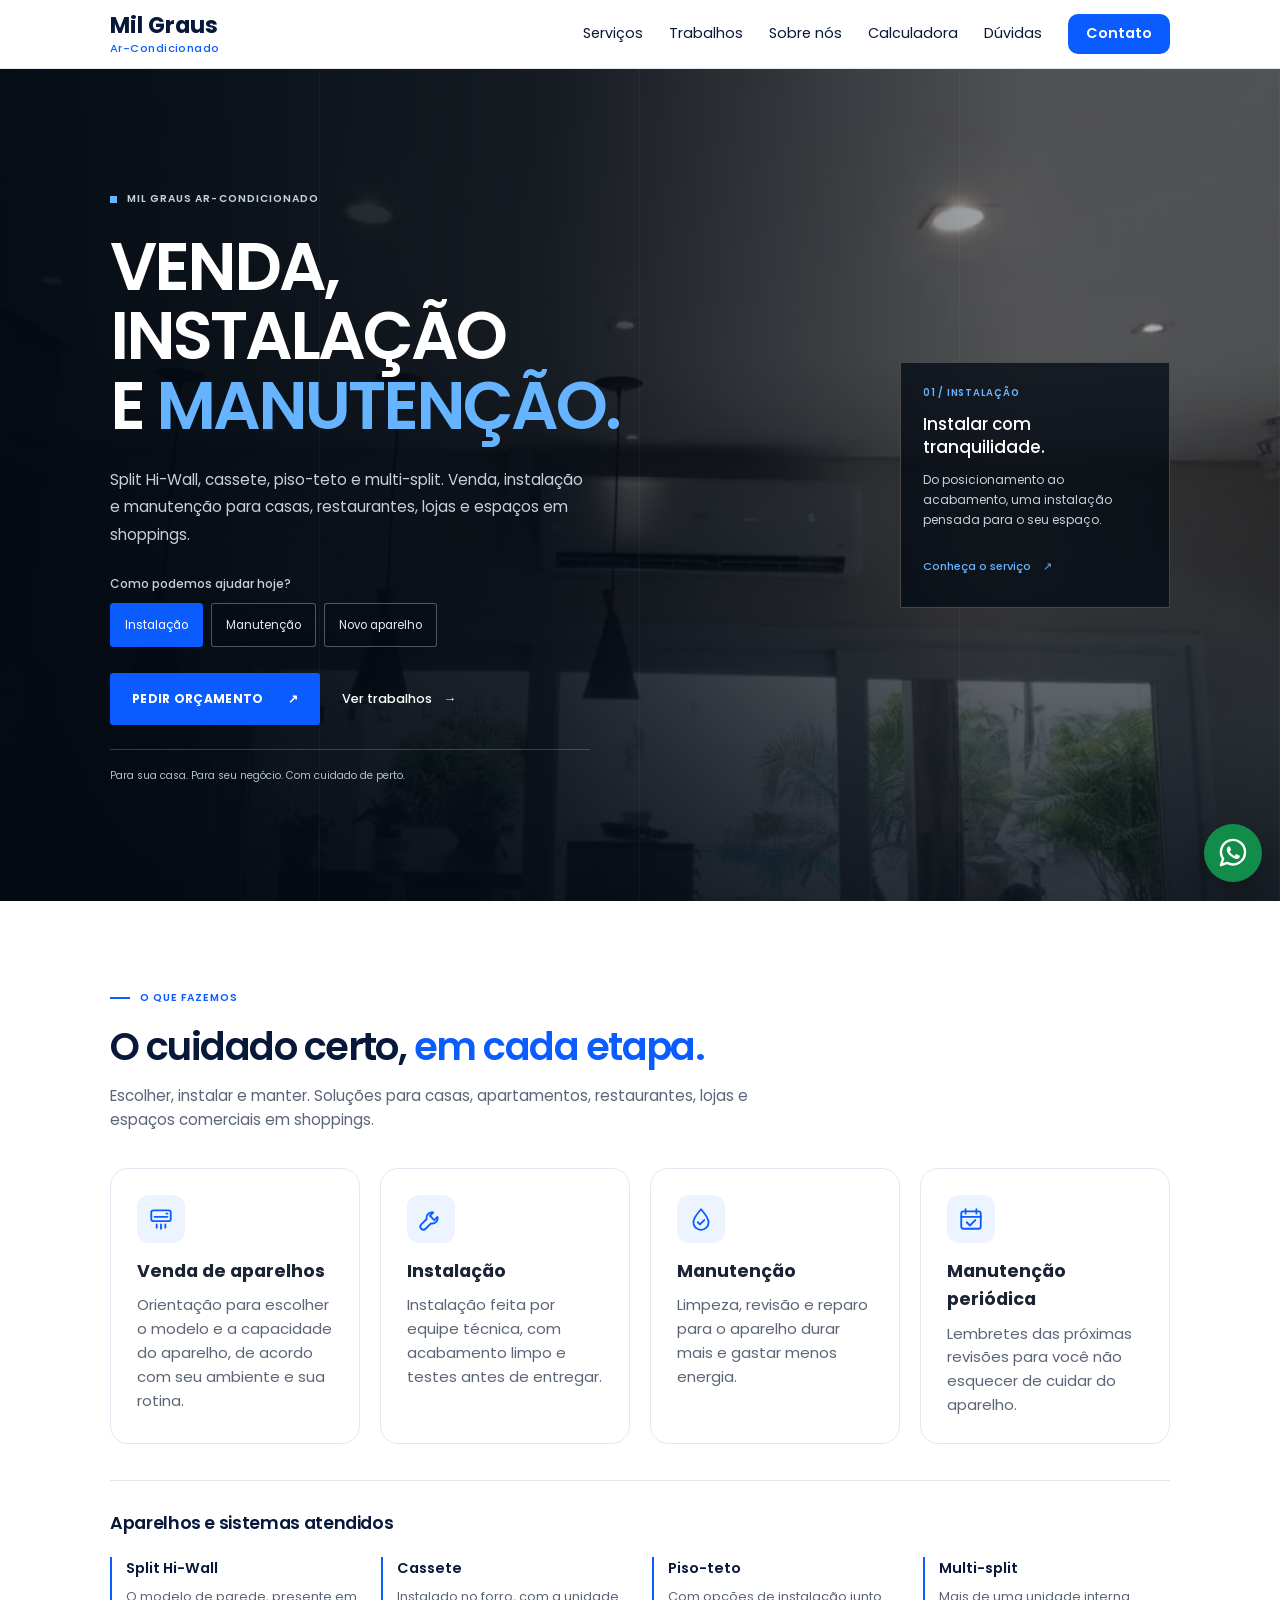
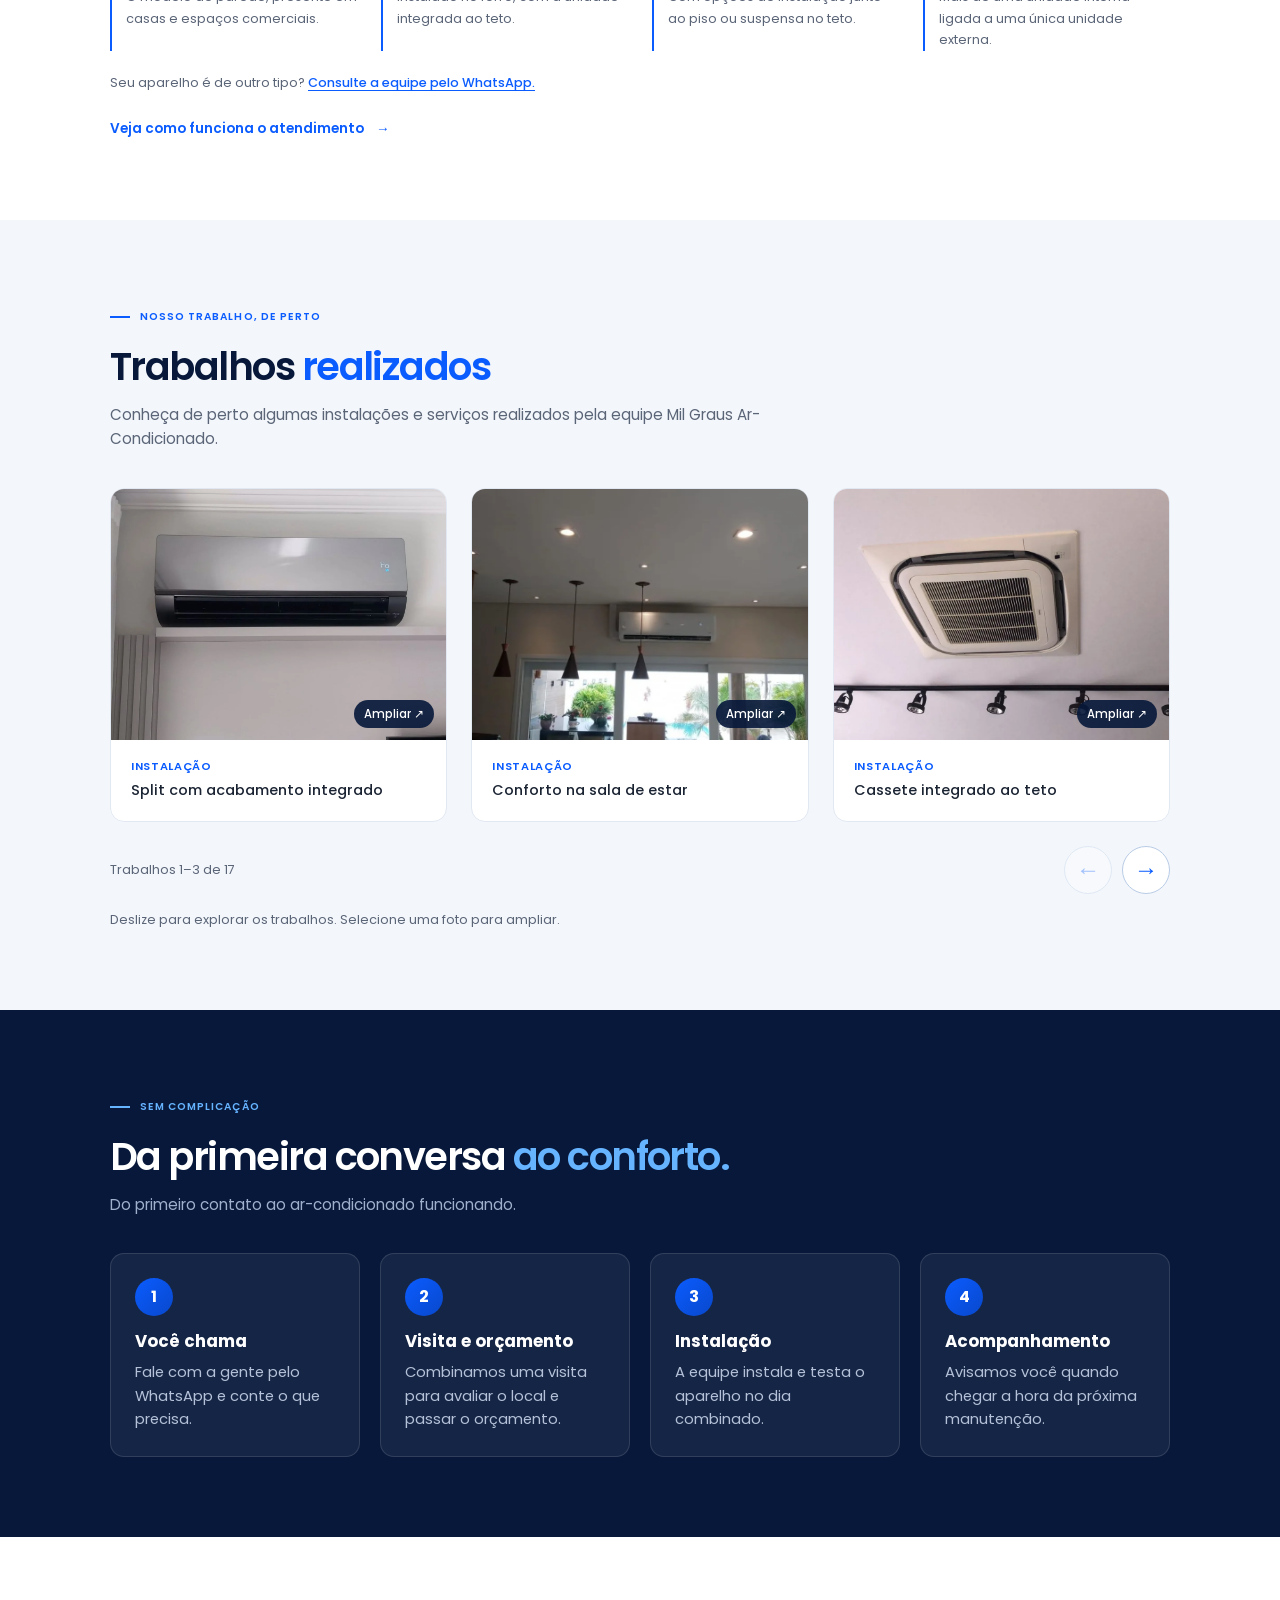
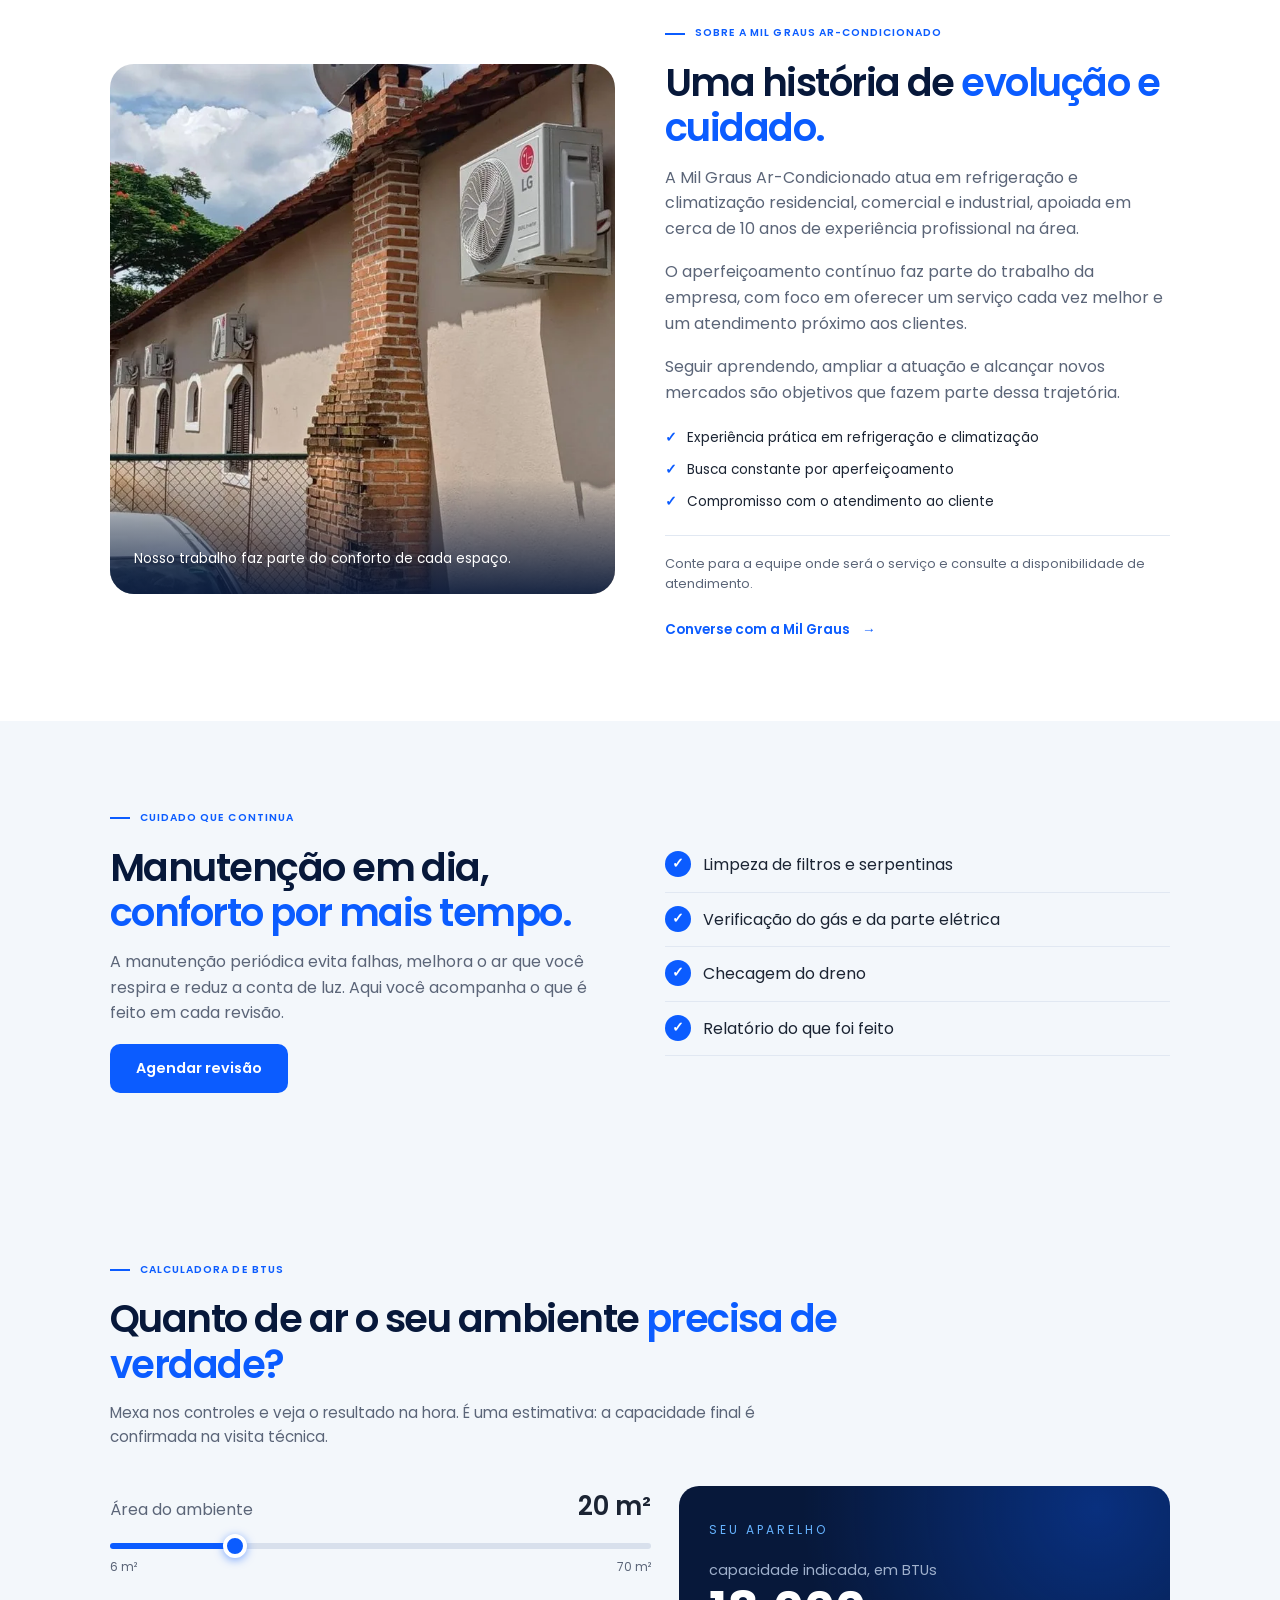
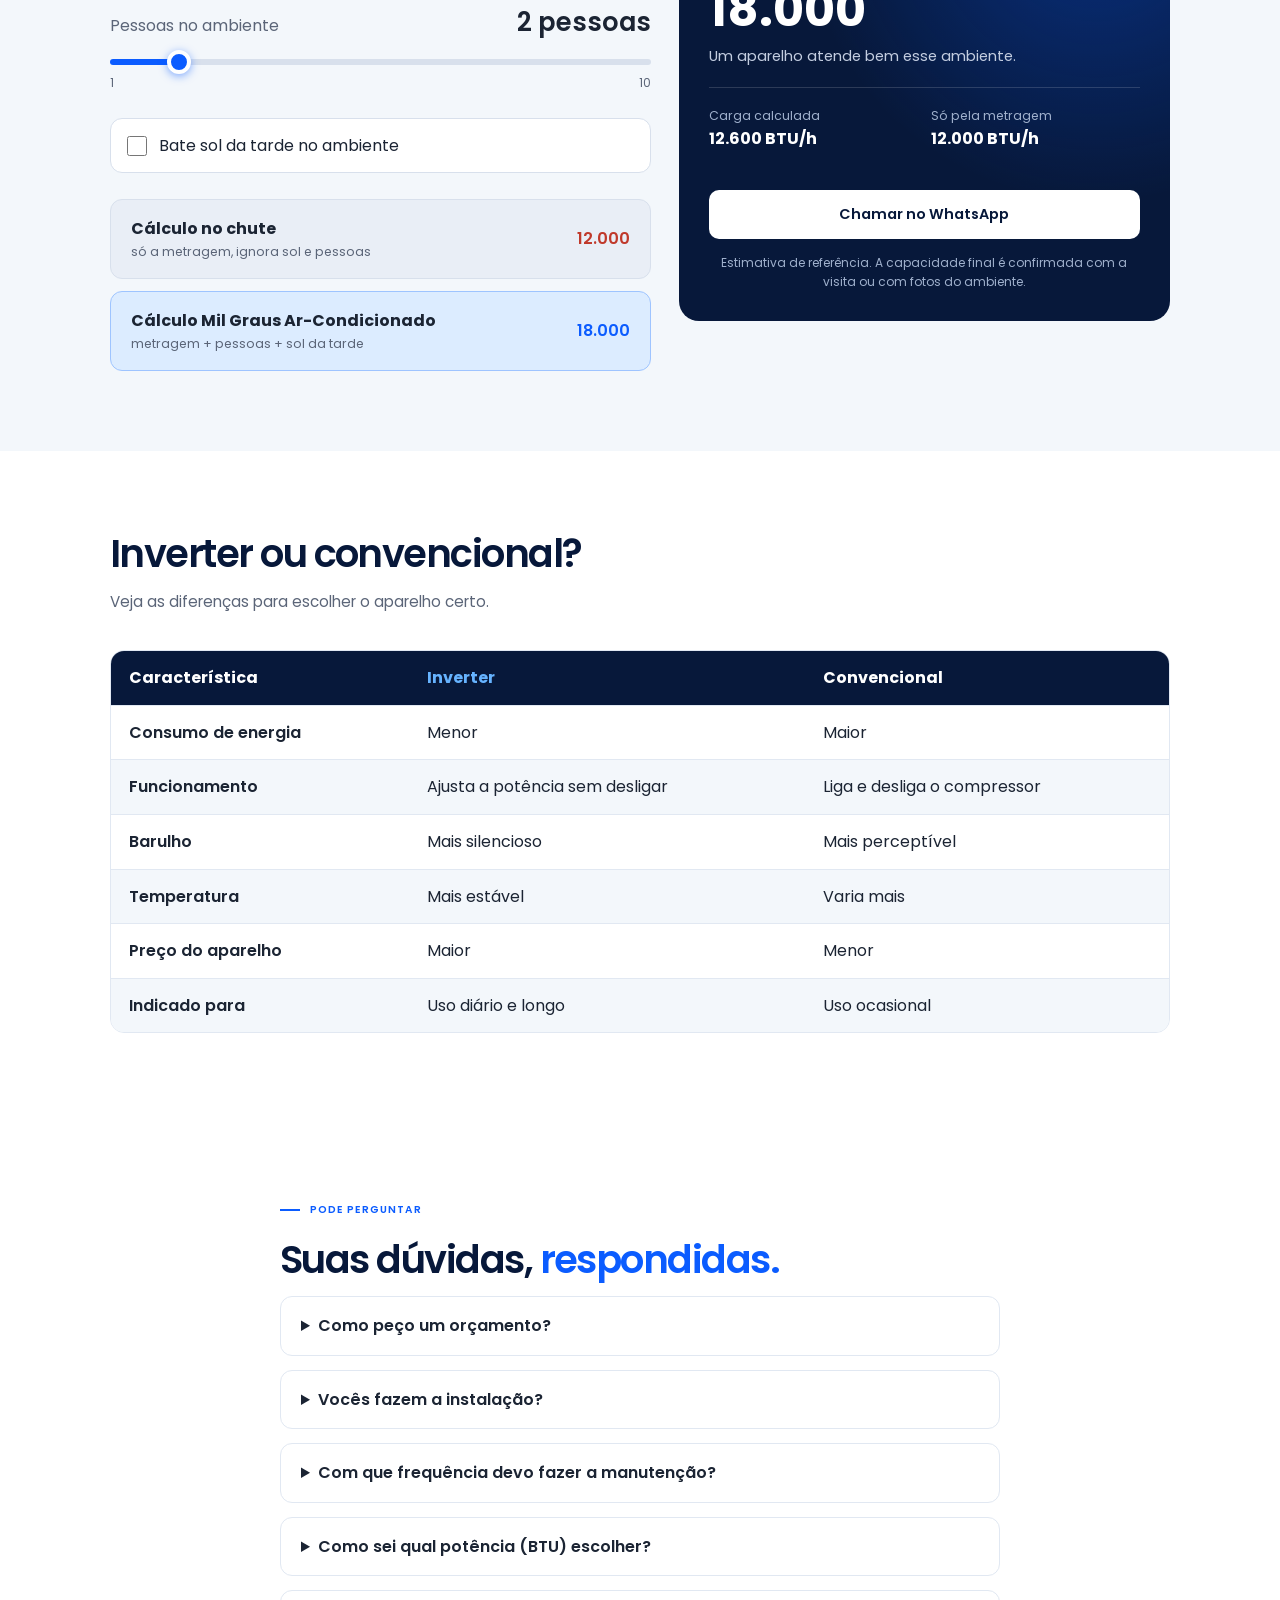
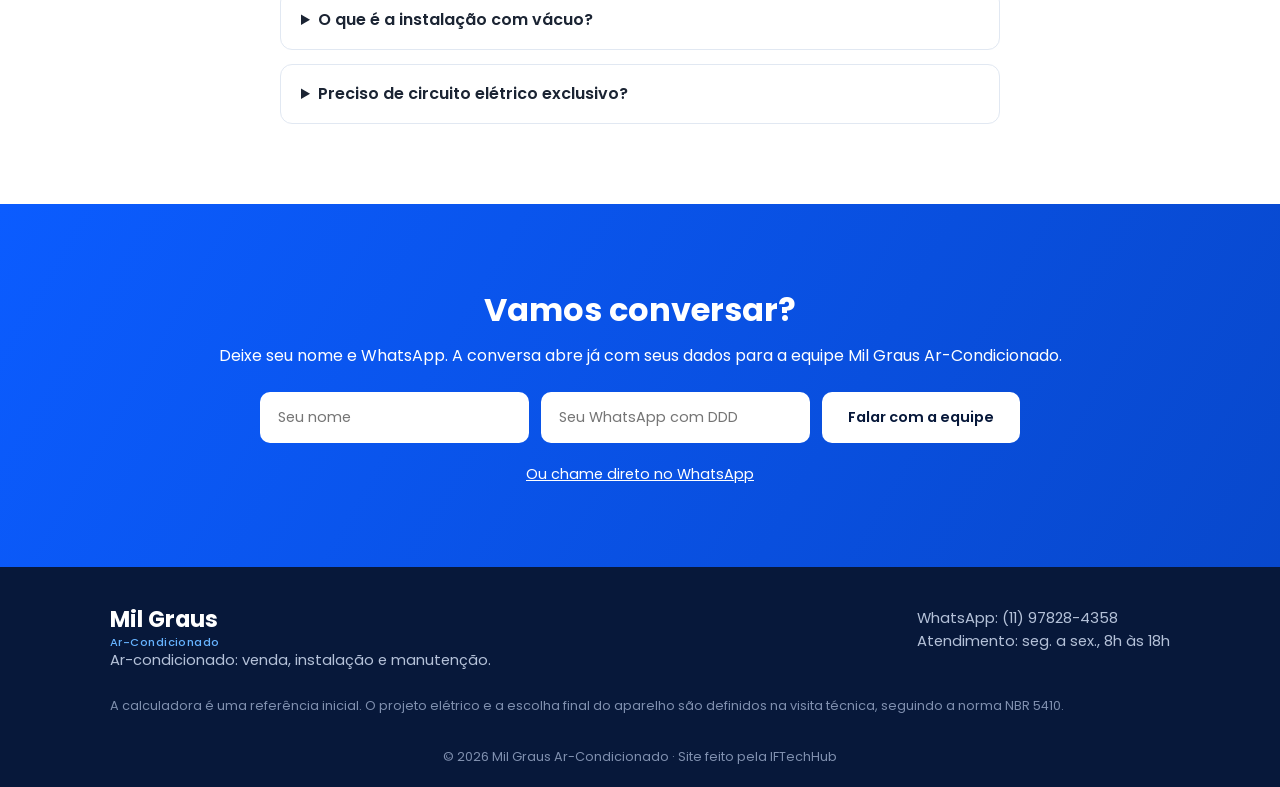
==== index.html @ 5c4bed7d "Atualiza site, galeria de trabalhos e contato da Mil Graus" ====
<!DOCTYPE html>
<html lang="pt-BR">
<head>
    <meta charset="UTF-8">
    <meta name="viewport" content="width=device-width, initial-scale=1.0">
    <meta name="description" content="Mil Graus Ar-Condicionado: venda, instalação e manutenção de aparelhos Hi-Wall, cassete, piso-teto e multi-split para casas, restaurantes, lojas e shoppings.">
    <title>Mil Graus Ar-Condicionado</title>
    <link rel="preconnect" href="https://fonts.googleapis.com">
    <link rel="preconnect" href="https://fonts.gstatic.com" crossorigin>
    <link href="https://fonts.googleapis.com/css2?family=Poppins:wght@400;500;600;700&display=swap" rel="stylesheet">
    <link rel="stylesheet" href="css/style.css">
</head>
<body>

    <!-- Topo com menu -->
    <header class="topo">
        <div class="container topo-conteudo">
            <a href="#inicio" class="logo" aria-label="Mil Graus Ar-Condicionado"><span class="logo-nome">Mil Graus</span><span class="logo-complemento">Ar-Condicionado</span></a>

            <button class="menu-botao" id="menuBotao" aria-label="Abrir menu" aria-expanded="false">
                <span></span><span></span><span></span>
            </button>

            <nav class="menu" id="menu">
                <a href="#servicos">Serviços</a>
                <a href="#galeria">Trabalhos</a>
                <a href="#sobre">Sobre nós</a>
                <a href="#calculadora">Calculadora</a>
                <a href="#duvidas">Dúvidas</a>
                <a href="#contato" class="botao botao-pequeno">Contato</a>
            </nav>
        </div>

    </header>

    <main>

        <!-- inicio -->
        <section class="hero" id="inicio" aria-labelledby="tituloHero">
            <div class="container hero-conteudo">
                <div class="hero-texto">
                    <span class="etiqueta etiqueta-azul">Mil Graus Ar-Condicionado</span>
                    <h1 id="tituloHero"><span>Venda,</span> <span>instalação</span> <span>e <em>manutenção.</em></span></h1>
                    <p class="hero-descricao">Split Hi-Wall, cassete, piso-teto e multi-split. Venda, instalação e manutenção para casas, restaurantes, lojas e espaços em shoppings.</p>
                    <div class="hero-escolhas" id="heroSeletor" hidden>
                        <p id="heroPergunta">Como podemos ajudar hoje?</p>
                        <div class="hero-opcoes" role="group" aria-labelledby="heroPergunta">
                            <button type="button" data-hero-servico="instalacao" aria-pressed="true" aria-controls="heroDetalhes">Instalação</button>
                            <button type="button" data-hero-servico="manutencao" aria-pressed="false" aria-controls="heroDetalhes">Manutenção</button>
                            <button type="button" data-hero-servico="aparelho" aria-pressed="false" aria-controls="heroDetalhes">Novo aparelho</button>
                        </div>
                    </div>
                    <div class="hero-botoes">
                        <a href="#" class="botao hero-orcamento link-whatsapp">Pedir orçamento <span aria-hidden="true">↗</span></a>
                        <a href="#galeria" class="hero-link">Ver trabalhos <span aria-hidden="true">→</span></a>
                    </div>
                    <p class="hero-nota">Para sua casa. Para seu negócio. Com cuidado de perto.</p>
                </div>

                <div class="hero-visual">
                    <figure class="hero-vitrine">
                        <div class="hero-foto">
                            <img id="heroFoto" src="img/trabalhos/split-sala-estar.webp" alt="Split instalado pela Mil Graus em sala de estar com portas de vidro" width="1000" height="563" fetchpriority="high" decoding="async">
                            <span class="hero-registro">Um dos nossos trabalhos</span>
                        </div>
                        <figcaption id="heroDetalhes" aria-live="polite" aria-atomic="true">
                            <span class="hero-servico-indice" id="heroIndice">01 / Instalação</span>
                            <h2 id="heroServicoTitulo">Instalar com tranquilidade.</h2>
                            <p id="heroServicoTexto">Do posicionamento ao acabamento, uma instalação pensada para o seu espaço.</p>
                            <a id="heroServicoLink" href="#servico-instalacao">Conheça o serviço <span aria-hidden="true">↗</span></a>
                        </figcaption>
                    </figure>
                    <span class="hero-assinatura" aria-hidden="true">Cuidado que faz a diferença.</span>
                </div>
            </div>
        </section>

        <!-- servicos -->
        <section class="secao" id="servicos">
            <div class="container">
                <span class="etiqueta etiqueta-azul">O que fazemos</span>
                <h2 class="titulo-secao">O cuidado certo, <em>em cada etapa.</em></h2>
                <p class="subtitulo-secao">Escolher, instalar e manter. Soluções para casas, apartamentos, restaurantes, lojas e espaços comerciais em shoppings.</p>

                <div class="grade">
                    <article class="cartao" id="servico-venda">
                        <div class="icone" aria-hidden="true"><svg viewBox="0 0 24 24" fill="none" stroke="currentColor" stroke-width="1.7" stroke-linecap="round" stroke-linejoin="round"><rect x="3" y="4" width="18" height="10" rx="2"/><path d="M6 10h12M8 17v3m4-3v4m4-4v3M17 7h1"/></svg></div>
                        <h3>Venda de aparelhos</h3>
                        <p>Orientação para escolher o modelo e a capacidade do aparelho, de acordo com seu ambiente e sua rotina.</p>
                    </article>
                    <article class="cartao" id="servico-instalacao">
                        <div class="icone" aria-hidden="true"><svg viewBox="0 0 24 24" fill="none" stroke="currentColor" stroke-width="1.7" stroke-linecap="round" stroke-linejoin="round"><path d="M14 6a5 5 0 0 0-6 6L3 17a2.8 2.8 0 0 0 4 4l5-5a5 5 0 0 0 6-6l-3 3-4-4 3-3Z"/></svg></div>
                        <h3>Instalação</h3>
                        <p>Instalação feita por equipe técnica, com acabamento limpo e testes antes de entregar.</p>
                    </article>
                    <article class="cartao" id="servico-manutencao">
                        <div class="icone" aria-hidden="true"><svg viewBox="0 0 24 24" fill="none" stroke="currentColor" stroke-width="1.7" stroke-linecap="round" stroke-linejoin="round"><path d="M12 3s-7 8-7 12a7 7 0 0 0 14 0c0-4-7-12-7-12Z"/><path d="m9 15 2 2 4-4"/></svg></div>
                        <h3>Manutenção</h3>
                        <p>Limpeza, revisão e reparo para o aparelho durar mais e gastar menos energia.</p>
                    </article>
                    <article class="cartao" id="servico-revisao">
                        <div class="icone" aria-hidden="true"><svg viewBox="0 0 24 24" fill="none" stroke="currentColor" stroke-width="1.7" stroke-linecap="round" stroke-linejoin="round"><rect x="3" y="5" width="18" height="16" rx="2"/><path d="M7 3v4m10-4v4M3 10h18m-13 5 3 3 5-5"/></svg></div>
                        <h3>Manutenção periódica</h3>
                        <p>Lembretes das próximas revisões para você não esquecer de cuidar do aparelho.</p>
                    </article>
                </div>
                <div class="equipamentos">
                    <h3 id="tituloEquipamentos">Aparelhos e sistemas atendidos</h3>
                    <dl class="equipamentos-lista">
                        <div><dt>Split Hi-Wall</dt><dd>O modelo de parede, presente em casas e espaços comerciais.</dd></div>
                        <div><dt>Cassete</dt><dd>Instalado no forro, com a unidade integrada ao teto.</dd></div>
                        <div><dt>Piso-teto</dt><dd>Com opções de instalação junto ao piso ou suspensa no teto.</dd></div>
                        <div><dt>Multi-split</dt><dd>Mais de uma unidade interna ligada a uma única unidade externa.</dd></div>
                    </dl>
                    <p class="equipamentos-consulta">Seu aparelho é de outro tipo? <a href="https://wa.me/5511978284358" class="link-whatsapp">Consulte a equipe pelo WhatsApp.</a></p>
                </div>
                <a href="#como-funciona" class="link-detalhe">Veja como funciona o atendimento <span aria-hidden="true">→</span></a>
            </div>
        </section>

        <!-- galeria -->
        <section class="secao secao-clara" id="galeria" aria-labelledby="tituloGaleria">
            <div class="container">
                <span class="etiqueta etiqueta-azul">Nosso trabalho, de perto</span>
                <h2 class="titulo-secao" id="tituloGaleria">Trabalhos <em>realizados</em></h2>
                <p class="subtitulo-secao">Conheça de perto algumas instalações e serviços realizados pela equipe Mil Graus Ar-Condicionado.</p>

                <div class="galeria-carrossel" role="region" aria-roledescription="carrossel" aria-label="Trabalhos realizados">
                    <div class="galeria" id="galeriaTrabalhos" tabindex="0" aria-label="Fotos dos trabalhos. Use as setas do teclado para navegar.">
                        <figure class="galeria-cartao">
                            <a class="galeria-link" href="img/trabalhos/split-lg-prata.webp" target="_blank" rel="noopener" aria-label="Ampliar foto: Split com acabamento integrado">
                                <img src="img/trabalhos/split-lg-prata.webp" alt="Ar-condicionado LG prata instalado acima do painel e da cortina" width="1280" height="960" loading="lazy" decoding="async">
                                <span class="galeria-ampliar" aria-hidden="true">Ampliar ↗</span>
                            </a>
                            <figcaption><span class="galeria-categoria">Instalação</span><span class="galeria-legenda">Split com acabamento integrado</span></figcaption>
                        </figure>
                        <figure class="galeria-cartao">
                            <a class="galeria-link" href="img/trabalhos/split-sala-estar.webp" target="_blank" rel="noopener" aria-label="Ampliar foto: Conforto na sala de estar">
                                <img src="img/trabalhos/split-sala-estar.webp" alt="Split instalado em sala de estar com iluminação embutida e portas de vidro" width="1000" height="563" loading="lazy" decoding="async">
                                <span class="galeria-ampliar" aria-hidden="true">Ampliar ↗</span>
                            </a>
                            <figcaption><span class="galeria-categoria">Instalação</span><span class="galeria-legenda">Conforto na sala de estar</span></figcaption>
                        </figure>
                        <figure class="galeria-cartao">
                            <a class="galeria-link" href="img/trabalhos/cassete-teto.webp" target="_blank" rel="noopener" aria-label="Ampliar foto: Cassete integrado ao teto">
                                <img src="img/trabalhos/cassete-teto.webp" alt="Ar-condicionado tipo cassete instalado em teto branco junto à iluminação" width="1280" height="720" loading="lazy" decoding="async">
                                <span class="galeria-ampliar" aria-hidden="true">Ampliar ↗</span>
                            </a>
                            <figcaption><span class="galeria-categoria">Instalação</span><span class="galeria-legenda">Cassete integrado ao teto</span></figcaption>
                        </figure>
                        <figure class="galeria-cartao">
                            <a class="galeria-link" href="img/trabalhos/split-parede-decorada.webp" target="_blank" rel="noopener" aria-label="Ampliar foto: Split em parede decorada">
                                <img src="img/trabalhos/split-parede-decorada.webp" alt="Ar-condicionado LG branco instalado sobre parede com revestimento estampado" width="1280" height="960" loading="lazy" decoding="async">
                                <span class="galeria-ampliar" aria-hidden="true">Ampliar ↗</span>
                            </a>
                            <figcaption><span class="galeria-categoria">Instalação</span><span class="galeria-legenda">Split em parede decorada</span></figcaption>
                        </figure>
                        <figure class="galeria-cartao">
                            <a class="galeria-link" href="img/trabalhos/split-preto.webp" target="_blank" rel="noopener" aria-label="Ampliar foto: Split preto em destaque">
                                <img src="img/trabalhos/split-preto.webp" alt="Split preto instalado em parede branca" width="1280" height="960" loading="lazy" decoding="async">
                                <span class="galeria-ampliar" aria-hidden="true">Ampliar ↗</span>
                            </a>
                            <figcaption><span class="galeria-categoria">Instalação</span><span class="galeria-legenda">Split preto em destaque</span></figcaption>
                        </figure>
                        <figure class="galeria-cartao">
                            <a class="galeria-link" href="img/trabalhos/split-midea-cinza.webp" target="_blank" rel="noopener" aria-label="Ampliar foto: Split Midea cinza">
                                <img src="img/trabalhos/split-midea-cinza.webp" alt="Ar-condicionado Midea cinza instalado próximo ao teto" width="1040" height="780" loading="lazy" decoding="async">
                                <span class="galeria-ampliar" aria-hidden="true">Ampliar ↗</span>
                            </a>
                            <figcaption><span class="galeria-categoria">Instalação</span><span class="galeria-legenda">Split Midea cinza</span></figcaption>
                        </figure>
                        <figure class="galeria-cartao">
                            <a class="galeria-link" href="img/trabalhos/split-porta-vidro.webp" target="_blank" rel="noopener" aria-label="Ampliar foto: Split acima da porta de vidro">
                                <img src="img/trabalhos/split-porta-vidro.webp" alt="Split branco instalado em parede clara acima de porta de vidro" width="1280" height="720" loading="lazy" decoding="async">
                                <span class="galeria-ampliar" aria-hidden="true">Ampliar ↗</span>
                            </a>
                            <figcaption><span class="galeria-categoria">Instalação</span><span class="galeria-legenda">Split acima da porta de vidro</span></figcaption>
                        </figure>
                        <figure class="galeria-cartao">
                            <a class="galeria-link" href="img/trabalhos/cassete-ambiente-comercial.webp" target="_blank" rel="noopener" aria-label="Ampliar foto: Cassete em ambiente comercial">
                                <img src="img/trabalhos/cassete-ambiente-comercial.webp" alt="Ar-condicionado cassete embutido no teto de um ambiente comercial" width="904" height="1280" loading="lazy" decoding="async">
                                <span class="galeria-ampliar" aria-hidden="true">Ampliar ↗</span>
                            </a>
                            <figcaption><span class="galeria-categoria">Instalação</span><span class="galeria-legenda">Cassete em ambiente comercial</span></figcaption>
                        </figure>
                        <figure class="galeria-cartao">
                            <a class="galeria-link" href="img/trabalhos/piso-teto.webp" target="_blank" rel="noopener" aria-label="Ampliar foto: Aparelho do tipo piso-teto">
                                <img src="img/trabalhos/piso-teto.webp" alt="Ar-condicionado piso-teto instalado sob forro de madeira em ambiente azulejado" width="1280" height="720" loading="lazy" decoding="async">
                                <span class="galeria-ampliar" aria-hidden="true">Ampliar ↗</span>
                            </a>
                            <figcaption><span class="galeria-categoria">Instalação</span><span class="galeria-legenda">Aparelho do tipo piso-teto</span></figcaption>
                        </figure>
                        <figure class="galeria-cartao">
                            <a class="galeria-link" href="img/trabalhos/cassete-forro-escuro.webp" target="_blank" rel="noopener" aria-label="Ampliar foto: Cassete em forro escuro">
                                <img src="img/trabalhos/cassete-forro-escuro.webp" alt="Ar-condicionado cassete preto integrado ao teto escuro com iluminação linear" width="1280" height="960" loading="lazy" decoding="async">
                                <span class="galeria-ampliar" aria-hidden="true">Ampliar ↗</span>
                            </a>
                            <figcaption><span class="galeria-categoria">Instalação</span><span class="galeria-legenda">Cassete em forro escuro</span></figcaption>
                        </figure>
                        <figure class="galeria-cartao">
                            <a class="galeria-link" href="img/trabalhos/condensadora-varanda.webp" target="_blank" rel="noopener" aria-label="Ampliar foto: Instalação na varanda">
                                <img src="img/trabalhos/condensadora-varanda.webp" alt="Unidade externa posicionada junto à parede de uma varanda" width="780" height="1040" loading="lazy" decoding="async">
                                <span class="galeria-ampliar" aria-hidden="true">Ampliar ↗</span>
                            </a>
                            <figcaption><span class="galeria-categoria">Unidades externas</span><span class="galeria-legenda">Instalação na varanda</span></figcaption>
                        </figure>
                        <figure class="galeria-cartao">
                            <a class="galeria-link" href="img/trabalhos/condensadora-daikin.webp" target="_blank" rel="noopener" aria-label="Ampliar foto: Condensadora Daikin">
                                <img src="img/trabalhos/condensadora-daikin.webp" alt="Condensadora Daikin de dois ventiladores instalada na área externa" width="960" height="1280" loading="lazy" decoding="async">
                                <span class="galeria-ampliar" aria-hidden="true">Ampliar ↗</span>
                            </a>
                            <figcaption><span class="galeria-categoria">Unidades externas</span><span class="galeria-legenda">Condensadora Daikin</span></figcaption>
                        </figure>
                        <figure class="galeria-cartao">
                            <a class="galeria-link" href="img/trabalhos/condensadoras-casa-campo.webp" target="_blank" rel="noopener" aria-label="Ampliar foto: Climatização em casa de campo">
                                <img src="img/trabalhos/condensadoras-casa-campo.webp" alt="Quatro unidades externas instaladas lado a lado sobre telhado junto a um jardim" width="1280" height="960" loading="lazy" decoding="async">
                                <span class="galeria-ampliar" aria-hidden="true">Ampliar ↗</span>
                            </a>
                            <figcaption><span class="galeria-categoria">Unidades externas</span><span class="galeria-legenda">Climatização em casa de campo</span></figcaption>
                        </figure>
                        <figure class="galeria-cartao">
                            <a class="galeria-link" href="img/trabalhos/split-parede-amarela.webp" target="_blank" rel="noopener" aria-label="Ampliar foto: Split em parede colorida">
                                <img src="img/trabalhos/split-parede-amarela.webp" alt="Split branco instalado próximo ao teto em parede amarela" width="1280" height="960" loading="lazy" decoding="async">
                                <span class="galeria-ampliar" aria-hidden="true">Ampliar ↗</span>
                            </a>
                            <figcaption><span class="galeria-categoria">Instalação</span><span class="galeria-legenda">Split em parede colorida</span></figcaption>
                        </figure>
                        <figure class="galeria-cartao">
                            <a class="galeria-link" href="img/trabalhos/climatizacao-embutida.webp" target="_blank" rel="noopener" aria-label="Ampliar foto: Climatização embutida">
                                <img src="img/trabalhos/climatizacao-embutida.webp" alt="Saída de ar linear embutida em teto branco com iluminação de spots" width="750" height="1000" loading="lazy" decoding="async">
                                <span class="galeria-ampliar" aria-hidden="true">Ampliar ↗</span>
                            </a>
                            <figcaption><span class="galeria-categoria">Instalação</span><span class="galeria-legenda">Climatização embutida</span></figcaption>
                        </figure>
                        <figure class="galeria-cartao">
                            <a class="galeria-link" href="img/trabalhos/condensadoras-fachada.webp" target="_blank" rel="noopener" aria-label="Ampliar foto: Condensadoras na fachada">
                                <img src="img/trabalhos/condensadoras-fachada.webp" alt="Condensadoras LG montadas em suportes na fachada de uma casa" width="1000" height="750" loading="lazy" decoding="async">
                                <span class="galeria-ampliar" aria-hidden="true">Ampliar ↗</span>
                            </a>
                            <figcaption><span class="galeria-categoria">Unidades externas</span><span class="galeria-legenda">Condensadoras na fachada</span></figcaption>
                        </figure>
                        <figure class="galeria-cartao">
                            <a class="galeria-link" href="img/trabalhos/manutencao-unidade-interna.webp" target="_blank" rel="noopener" aria-label="Ampliar foto: Cuidado com a unidade interna">
                                <img src="img/trabalhos/manutencao-unidade-interna.webp" alt="Unidade interna de ar-condicionado aberta para manutenção acima de uma janela" width="1280" height="960" loading="lazy" decoding="async">
                                <span class="galeria-ampliar" aria-hidden="true">Ampliar ↗</span>
                            </a>
                            <figcaption><span class="galeria-categoria">Manutenção</span><span class="galeria-legenda">Cuidado com a unidade interna</span></figcaption>
                        </figure>
                    </div>
                    <div class="galeria-controles" id="galeriaControles" hidden>
                        <p class="galeria-posicao" id="galeriaPosicao" role="status" aria-live="polite" aria-atomic="true"></p>
                        <div class="galeria-setas">
                            <button class="galeria-seta" id="trabalhosAnteriores" type="button" aria-label="Ver trabalhos anteriores" aria-controls="galeriaTrabalhos" disabled><span aria-hidden="true">&#8592;</span></button>
                            <button class="galeria-seta" id="proximosTrabalhos" type="button" aria-label="Ver próximos trabalhos" aria-controls="galeriaTrabalhos"><span aria-hidden="true">&#8594;</span></button>
                        </div>
                    </div>
                </div>
                <p class="galeria-dica">Deslize para explorar os trabalhos. Selecione uma foto para ampliar.</p>
            </div>
        </section>

        <!-- como-funciona -->
        <section class="secao secao-escura" id="como-funciona">
            <div class="container">
                <span class="etiqueta">Sem complicação</span>
                <h2 class="titulo-secao">Da primeira conversa <em>ao conforto.</em></h2>
                <p class="subtitulo-secao">Do primeiro contato ao ar-condicionado funcionando.</p>

                <ol class="passos">
                    <li><span class="passo-numero">1</span><h3>Você chama</h3><p>Fale com a gente pelo WhatsApp e conte o que precisa.</p></li>
                    <li><span class="passo-numero">2</span><h3>Visita e orçamento</h3><p>Combinamos uma visita para avaliar o local e passar o orçamento.</p></li>
                    <li><span class="passo-numero">3</span><h3>Instalação</h3><p>A equipe instala e testa o aparelho no dia combinado.</p></li>
                    <li><span class="passo-numero">4</span><h3>Acompanhamento</h3><p>Avisamos você quando chegar a hora da próxima manutenção.</p></li>
                </ol>
            </div>
        </section>

        <!-- sobre -->
        <section class="secao" id="sobre">
            <div class="container duas-colunas">
                <figure class="sobre-imagem">
                    <img src="img/trabalhos/condensadoras-fachada.webp" alt="Condensadoras instaladas pela Mil Graus na fachada de uma residência" width="1000" height="750" loading="lazy" decoding="async">
                    <figcaption>Nosso trabalho faz parte do conforto de cada espaço.</figcaption>
                </figure>
                <div>
                    <span class="etiqueta etiqueta-azul">Sobre a Mil Graus Ar-Condicionado</span>
                    <h2 class="titulo-secao">Uma história de <em>evolução e cuidado.</em></h2>
                    <p>A Mil Graus Ar-Condicionado atua em refrigeração e climatização residencial, comercial e industrial, apoiada em cerca de 10 anos de experiência profissional na área.</p>
                    <p>O aperfeiçoamento contínuo faz parte do trabalho da empresa, com foco em oferecer um serviço cada vez melhor e um atendimento próximo aos clientes.</p>
                    <p>Seguir aprendendo, ampliar a atuação e alcançar novos mercados são objetivos que fazem parte dessa trajetória.</p>
                    <ul class="sobre-diferenciais">
                        <li>Experiência prática em refrigeração e climatização</li>
                        <li>Busca constante por aperfeiçoamento</li>
                        <li>Compromisso com o atendimento ao cliente</li>
                    </ul>
                    <p class="sobre-regiao" id="sobreRegiao">Conte para a equipe onde será o serviço e consulte a disponibilidade de atendimento.</p>
                    <a href="#contato" class="link-detalhe">Converse com a Mil Graus <span aria-hidden="true">→</span></a>
                </div>
            </div>
        </section>

        <!-- manutencao -->
        <section class="secao" id="manutencao">
            <div class="container duas-colunas">
                <div>
                    <span class="etiqueta etiqueta-azul">Cuidado que continua</span>
                    <h2 class="titulo-secao">Manutenção em dia, <em>conforto por mais tempo.</em></h2>
                    <p>A manutenção periódica evita falhas, melhora o ar que você respira e reduz a conta de luz. Aqui você acompanha o que é feito em cada revisão.</p>
                    <a href="#" class="botao link-whatsapp">Agendar revisão</a>
                </div>
                <ul class="lista-check">
                    <li>Limpeza de filtros e serpentinas</li>
                    <li>Verificação do gás e da parte elétrica</li>
                    <li>Checagem do dreno</li>
                    <li>Relatório do que foi feito</li>
                </ul>
            </div>
        </section>

        <!-- calculadora -->
        <section class="secao secao-clara" id="calculadora">
            <div class="container">
                <span class="etiqueta etiqueta-azul">Calculadora de BTUs</span>
                <h2 class="titulo-secao">Quanto de ar o seu ambiente <em>precisa de verdade?</em></h2>
                <p class="subtitulo-secao">Mexa nos controles e veja o resultado na hora. É uma estimativa: a capacidade final é confirmada na visita técnica.</p>

                <div class="calculadora">
                    <div class="calculadora-campos">
                        <div class="controle">
                            <div class="controle-topo">
                                <label for="area">Área do ambiente</label>
                                <output id="areaValor">20 m²</output>
                            </div>
                            <input type="range" id="area" min="6" max="70" value="20">
                            <div class="controle-limites"><span>6 m²</span><span>70 m²</span></div>
                        </div>

                        <div class="controle">
                            <div class="controle-topo">
                                <label for="pessoas">Pessoas no ambiente</label>
                                <output id="pessoasValor">2 pessoas</output>
                            </div>
                            <input type="range" id="pessoas" min="1" max="10" value="2">
                            <div class="controle-limites"><span>1</span><span>10</span></div>
                        </div>

                        <label class="opcao-sol" for="sol">
                            <input type="checkbox" id="sol">
                            <span>Bate sol da tarde no ambiente</span>
                        </label>

                        <div class="comparacao">
                            <div class="comparacao-linha">
                                <div><strong>Cálculo no chute</strong><small>só a metragem, ignora sol e pessoas</small></div>
                                <span class="comparacao-valor comparacao-chute" id="valorChute">12.000</span>
                            </div>
                            <div class="comparacao-linha comparacao-destaque">
                                <div><strong>Cálculo Mil Graus Ar-Condicionado</strong><small>metragem + pessoas + sol da tarde</small></div>
                                <span class="comparacao-valor" id="valorMilGraus">12.000</span>
                            </div>
                        </div>
                    </div>

                    <div class="calculadora-resultado" aria-live="polite">
                        <span class="resultado-rotulo">Seu aparelho</span>
                        <p class="resultado-legenda">capacidade indicada, em BTUs</p>
                        <strong id="resultadoBtu">12.000</strong>
                        <p id="resultadoTexto"></p>

                        <div class="resultado-numeros">
                            <div><small>Carga calculada</small><b id="cargaCalculada">0 BTU/h</b></div>
                            <div><small>Só pela metragem</small><b id="cargaMetragem">0 BTU/h</b></div>
                        </div>

                        <a href="#" class="botao botao-claro link-whatsapp" id="resultadoBotao">Chamar no WhatsApp</a>
                        <small class="resultado-aviso">Estimativa de referência. A capacidade final é confirmada com a visita ou com fotos do ambiente.</small>
                    </div>
                </div>
            </div>
        </section>

        <!-- comparativo -->
        <section class="secao" id="comparativo">
            <div class="container">
                <h2 class="titulo-secao">Inverter ou convencional?</h2>
                <p class="subtitulo-secao">Veja as diferenças para escolher o aparelho certo.</p>

                <div class="tabela-rolagem">
                    <table class="tabela">
                        <thead>
                            <tr><th>Característica</th><th>Inverter</th><th>Convencional</th></tr>
                        </thead>
                        <tbody>
                            <tr><td>Consumo de energia</td><td>Menor</td><td>Maior</td></tr>
                            <tr><td>Funcionamento</td><td>Ajusta a potência sem desligar</td><td>Liga e desliga o compressor</td></tr>
                            <tr><td>Barulho</td><td>Mais silencioso</td><td>Mais perceptível</td></tr>
                            <tr><td>Temperatura</td><td>Mais estável</td><td>Varia mais</td></tr>
                            <tr><td>Preço do aparelho</td><td>Maior</td><td>Menor</td></tr>
                            <tr><td>Indicado para</td><td>Uso diário e longo</td><td>Uso ocasional</td></tr>
                        </tbody>
                    </table>
                </div>
            </div>
        </section>

        <!-- duvidas -->
        <section class="secao" id="duvidas">
            <div class="container container-estreito">
                <span class="etiqueta etiqueta-azul">Pode perguntar</span>
                <h2 class="titulo-secao">Suas dúvidas, <em>respondidas.</em></h2>

                <details>
                    <summary>Como peço um orçamento?</summary>
                    <p>É só clicar em "Pedir orçamento" e falar com a gente pelo WhatsApp.</p>
                </details>
                <details>
                    <summary>Vocês fazem a instalação?</summary>
                    <p>Sim. A instalação é feita pela equipe técnica da Mil Graus Ar-Condicionado.</p>
                </details>
                <details>
                    <summary>Com que frequência devo fazer a manutenção?</summary>
                    <p>Em geral a revisão é periódica. A equipe orienta o melhor intervalo para o seu aparelho.</p>
                </details>
                <details>
                    <summary>Como sei qual potência (BTU) escolher?</summary>
                    <p>Use a calculadora do site para ter uma ideia. A equipe confirma na visita, considerando sol, pessoas e aparelhos no ambiente.</p>
                </details>
                <details>
                    <summary>O que é a instalação com vácuo?</summary>
                    <p>É a retirada do ar e da umidade da tubulação antes de liberar o gás. Ajuda o aparelho a funcionar melhor e durar mais.</p>
                </details>
                <details>
                    <summary>Preciso de circuito elétrico exclusivo?</summary>
                    <p>Na maioria dos casos sim. A visita técnica verifica a parte elétrica, que deve seguir a norma NBR 5410.</p>
                </details>
            </div>
        </section>

        <!-- contato -->
        <section class="secao contato" id="contato">
            <div class="container contato-conteudo">
                <h2>Vamos conversar?</h2>
                <p>Deixe seu nome e WhatsApp. A conversa abre já com seus dados para a equipe Mil Graus Ar-Condicionado.</p>

                <form id="formContato" class="form-contato">
                    <label for="contatoNome" class="visualmente-oculto">Seu nome</label>
                    <input type="text" id="contatoNome" placeholder="Seu nome" required>
                    <label for="contatoZap" class="visualmente-oculto">Seu WhatsApp</label>
                    <input type="tel" id="contatoZap" placeholder="Seu WhatsApp com DDD" required>
                    <button type="submit" class="botao botao-claro">Falar com a equipe</button>
                </form>
                <a href="#" class="link-secundario link-whatsapp">Ou chame direto no WhatsApp</a>
            </div>
        </section>

    </main>

    <!-- Rodapé -->
    <footer class="rodape">
        <div class="container rodape-conteudo">
            <div>
                <a href="#inicio" class="logo" aria-label="Mil Graus Ar-Condicionado"><span class="logo-nome">Mil Graus</span><span class="logo-complemento">Ar-Condicionado</span></a>
                <p>Ar-condicionado: venda, instalação e manutenção.</p>
            </div>
            <div>
                <!-- TODO (103.01): trocar pelos dados reais -->
                <p>WhatsApp: <a href="https://wa.me/5511978284358" class="link-whatsapp">(11) 97828-4358</a></p>
                <p>Atendimento: seg. a sex., 8h às 18h</p>
            </div>
        </div>
        <p class="rodape-aviso">A calculadora é uma referência inicial. O projeto elétrico e a escolha final do aparelho são definidos na visita técnica, seguindo a norma NBR 5410.</p>
        <p class="rodape-credito">© 2026 Mil Graus Ar-Condicionado · Site feito pela IFTechHub</p>
    </footer>

    <!-- Botão fixo do WhatsApp -->
    <a href="https://wa.me/5511978284358" class="whatsapp-fixo link-whatsapp" aria-label="Falar no WhatsApp" title="Falar no WhatsApp">
        <svg viewBox="0 0 24 24" aria-hidden="true" focusable="false">
            <path d="M21 11.5a9 9 0 0 1-13.33 7.9L3 21l1.6-4.7A9 9 0 1 1 21 11.5Z" fill="none" stroke="currentColor" stroke-width="1.8" stroke-linejoin="round"/>
            <path d="M8 7.5c.2-.4.4-.4.7-.4h.5c.2 0 .3 0 .4.3l.9 2c.1.2.1.4-.1.6l-.7.8c-.2.2-.2.3-.1.5a7 7 0 0 0 3.2 2.8c.2.1.4.1.5-.1l.9-1c.2-.2.3-.2.6-.1l1.9.9c.3.1.4.2.4.4 0 .4-.2 1.3-.6 1.7-.4.4-1 .6-1.6.6-.5 0-1.4-.2-2.6-.8-1.5-.7-3.2-2.2-4.3-3.9C7 10 7.1 8.6 8 7.5Z" fill="currentColor"/>
        </svg>
    </a>

    <dialog class="galeria-visualizador" id="galeriaVisualizador" aria-labelledby="fotoLegenda" aria-describedby="fotoContador">
        <div class="visualizador-conteudo">
            <div class="visualizador-topo">
                <p id="fotoContador" aria-live="polite"></p>
                <button class="visualizador-botao" id="fecharFoto" type="button" aria-label="Fechar foto" autofocus>×</button>
            </div>
            <img id="fotoAmpliada" alt="">
            <div class="visualizador-rodape">
                <button class="visualizador-botao" id="fotoAnterior" type="button" aria-label="Foto anterior">←</button>
                <p id="fotoLegenda" aria-live="polite"></p>
                <button class="visualizador-botao" id="fotoProxima" type="button" aria-label="Próxima foto">→</button>
            </div>
        </div>
    </dialog>


    <script src="js/script.js"></script>
</body>
</html>
---- css/style.css ----
/* ===== Identidade visual (103.05): tons de azul, estilo tecnológico =====
   Para trocar as cores do site inteiro, mude só as variáveis abaixo. */
:root {
    --azul: #0b5cff;
    --azul-escuro: #07183a;
    --azul-claro: #66b3ff;
    --texto: #1b2433;
    --texto-claro: #5b6578;
    --fundo-claro: #f3f7fb;
    --branco: #ffffff;
    --raio: 14px;
}

/* ===== Base ===== */
* { box-sizing: border-box; margin: 0; padding: 0; }
html { scroll-behavior: smooth; scroll-padding-top: 80px; }
body { font-family: 'Poppins', sans-serif; color: var(--texto); line-height: 1.6; background: var(--branco); }
a { text-decoration: none; color: inherit; }
ul, ol { list-style: none; }
.container { width: 100%; max-width: 1100px; margin: 0 auto; padding: 0 20px; }
.container-estreito { max-width: 760px; }

/* ===== Botões ===== */
.botao {
    display: inline-block; padding: 13px 26px; border-radius: 10px;
    background: var(--azul);
    color: var(--branco); font-family: inherit; font-size: .9rem; font-weight: 600; border: 0; cursor: pointer;
    transition: transform .2s, box-shadow .2s;
}
.botao:hover { transform: translateY(-2px); box-shadow: 0 8px 22px rgba(11, 92, 255, .35); }
.botao-pequeno { padding: 8px 18px; }
.botao-contorno { background: transparent; border: 2px solid rgba(255, 255, 255, .5); }
.botao-claro { background: var(--branco); color: var(--azul-escuro); }

/* ===== Topo ===== */
.topo { position: sticky; top: 0; z-index: 10; background: rgba(255, 255, 255, .96); backdrop-filter: blur(8px); border-bottom: 1px solid #e1e8f2; }
.topo-conteudo { display: flex; align-items: center; justify-content: space-between; height: 68px; }
.logo { display: inline-flex; flex-direction: column; flex-shrink: 0; font-size: 1.4rem; font-weight: 700; line-height: 1.15; color: var(--branco); }
.logo-complemento { margin-top: 3px; font-size: .7rem; font-weight: 500; letter-spacing: .04em; color: var(--azul-claro); }
.topo .logo { color: var(--azul-escuro); }
.topo .logo-complemento { color: var(--azul); }
.menu { display: flex; align-items: center; gap: 26px; color: var(--azul-escuro); font-size: .9rem; }
.menu a:hover { color: var(--azul); }
.menu .botao { color: var(--branco); }
.menu .botao:hover { color: var(--branco); }
.menu-botao { display: none; background: none; border: 0; cursor: pointer; padding: 8px; }
.menu-botao span { display: block; width: 24px; height: 2px; margin: 5px 0; background: var(--azul-escuro); }
a:focus-visible, button:focus-visible { outline: 3px solid var(--azul); outline-offset: 4px; }

/* ===== Hero: servicos em destaque ===== */
.hero { position: relative; isolation: isolate; overflow: hidden; color: var(--branco); background: #06101d; }
.hero::before { content: ""; position: absolute; z-index: -2; inset: 0; background: linear-gradient(90deg, rgba(3, 10, 19, .96), rgba(3, 10, 19, .82) 42%, rgba(3, 10, 19, .34) 80%), linear-gradient(0deg, rgba(3, 10, 19, .75), transparent 65%); }
.hero::after { content: ""; position: absolute; z-index: -1; inset: 0; pointer-events: none; background: repeating-linear-gradient(90deg, transparent 0, transparent calc(25% - 1px), rgba(255, 255, 255, .035) calc(25% - 1px), rgba(255, 255, 255, .035) 25%); }
.hero-conteudo { min-height: min(860px, calc(100svh - 68px)); display: grid; grid-template-columns: minmax(0, 1fr) 270px; gap: 56px; align-items: center; padding-top: 64px; padding-bottom: 64px; }
.hero-texto { min-width: 0; }
.hero .etiqueta { color: #c5d3df; margin-bottom: 24px; }
.hero .etiqueta::before { width: 7px; height: 7px; background: var(--azul-claro); }
.hero h1 { margin-bottom: 26px; color: var(--branco); font-size: clamp(3rem, 5.2vw, 4.6rem); font-weight: 600; line-height: 1.04; letter-spacing: -.045em; text-transform: uppercase; }
.hero h1 > span { display: block; }
.hero h1 em { font-style: normal; color: var(--azul-claro); }
.hero-descricao { max-width: 480px; margin-bottom: 26px; color: #c6d0dc; font-size: .95rem; line-height: 1.8; }
.hero-escolhas { margin-bottom: 26px; }
.hero-escolhas[hidden] { display: none; }
.hero-escolhas > p { margin-bottom: 10px; font-size: .75rem; font-weight: 500; color: #c6d0dc; }
.hero-opcoes { display: flex; flex-wrap: wrap; gap: 8px; }
.hero-opcoes button { min-height: 44px; padding: 10px 14px; border: 1px solid rgba(255, 255, 255, .3); border-radius: 3px; font: inherit; font-size: .72rem; color: #e3ebf4; background: rgba(3, 10, 19, .4); cursor: pointer; transition: background .2s, color .2s; }
.hero-opcoes button:hover { border-color: var(--azul-claro); color: var(--azul-claro); }
.hero-opcoes button[aria-pressed="true"] { background: var(--azul); border-color: var(--azul); color: var(--branco); }
.hero-opcoes button:focus-visible, .hero a:focus-visible { outline: 3px solid var(--azul-claro); outline-offset: 4px; }
.hero-botoes { display: flex; flex-wrap: wrap; align-items: center; gap: 22px; }
.hero .hero-orcamento { display: inline-flex; align-items: center; justify-content: center; gap: 24px; min-height: 52px; padding: 16px 22px; border-radius: 3px; background: var(--azul); color: var(--branco); font-size: .75rem; font-weight: 700; letter-spacing: .025em; text-transform: uppercase; }
.hero .hero-orcamento:hover { background: #084bd6; box-shadow: 0 8px 24px rgba(11, 92, 255, .3); }
.hero-link { display: inline-flex; align-items: center; gap: 12px; min-height: 44px; color: var(--branco); font-size: .8rem; font-weight: 500; }
.hero-link:hover { color: var(--azul-claro); }
.hero-nota { max-width: 480px; margin-top: 24px; padding-top: 18px; border-top: 1px solid rgba(255, 255, 255, .2); color: #aebcca; font-size: .65rem; }
.hero-visual { min-width: 0; }
.hero-vitrine { margin: 0; }
.hero-foto { position: absolute; inset: 0; z-index: -3; overflow: hidden; background: #06101d; }
.hero-foto img { display: block; width: 100%; height: 100%; object-fit: cover; object-position: 65% 45%; filter: saturate(.65); }
.hero-registro, .hero-assinatura { display: none; }
.hero-vitrine figcaption { padding: 22px; border: 1px solid rgba(255, 255, 255, .22); background: rgba(3, 10, 19, .75); backdrop-filter: blur(8px); }
.hero-servico-indice { display: block; margin-bottom: 12px; color: var(--azul-claro); font-size: .6rem; font-weight: 600; letter-spacing: .08em; text-transform: uppercase; }
.hero-vitrine h2 { margin-bottom: 10px; color: var(--branco); font-size: 1.05rem; font-weight: 500; line-height: 1.4; }
.hero-vitrine figcaption p { min-height: 5.1em; margin-bottom: 18px; color: #c6d0dc; font-size: .75rem; line-height: 1.7; }
.hero-vitrine figcaption a { display: inline-flex; align-items: center; gap: 12px; min-height: 36px; color: var(--azul-claro); font-size: .7rem; font-weight: 500; }

.etiqueta {
    display: inline-flex; align-items: center; gap: 10px; margin-bottom: 18px;
    font-size: .65rem; font-weight: 600; letter-spacing: .1em; text-transform: uppercase; color: var(--azul-claro);
}
.etiqueta::before { content: ""; width: 20px; height: 2px; flex-shrink: 0; background: currentColor; }

/* ===== Seções ===== */
.secao { padding: 80px 0; }
.secao-clara { background: var(--fundo-claro); }
.secao-escura { background: var(--azul-escuro); color: var(--branco); }
.titulo-secao { max-width: 780px; font-size: clamp(1.8rem, 3vw, 2.6rem); font-weight: 600; letter-spacing: -.04em; line-height: 1.18; margin-bottom: 14px; color: var(--azul-escuro); }
.subtitulo-secao { max-width: 680px; color: var(--texto-claro); margin-bottom: 36px; font-size: .95rem; }
.secao-escura .titulo-secao { color: var(--branco); }
.secao-escura .titulo-secao em { color: var(--azul-claro); }
.secao-escura .subtitulo-secao { color: #9fb0cc; }
.link-detalhe { display: inline-flex; align-items: center; gap: 12px; margin-top: 24px; color: var(--azul); font-size: .85rem; font-weight: 600; }
.link-detalhe:hover { text-decoration: underline; text-underline-offset: 4px; }

.grade { display: grid; grid-template-columns: repeat(4, 1fr); gap: 20px; }
.cartao {
    padding: 26px; border-radius: 18px; background: var(--branco);
    border: 1px solid #e1e8f2; transition: transform .2s, box-shadow .2s;
}
.cartao:hover { transform: translateY(-4px); box-shadow: 0 12px 28px rgba(11, 92, 255, .12); }
.cartao:target { border-color: var(--azul); background: #f3f8ff; }
.cartao h3 { margin: 14px 0 8px; font-size: 1.1rem; }
.cartao p { color: var(--texto-claro); font-size: .93rem; }
.icone {
    width: 48px; height: 48px; display: grid; place-items: center; color: var(--azul);
    border-radius: 12px; background: #edf4ff;
}
.icone svg { width: 26px; height: 26px; }

.equipamentos { margin-top: 36px; padding-top: 28px; border-top: 1px solid #e1e8f2; }
.equipamentos h3 { color: var(--azul-escuro); font-size: 1.1rem; font-weight: 600; letter-spacing: -.02em; }
.equipamentos-lista { display: grid; grid-template-columns: repeat(4, minmax(0, 1fr)); gap: 24px; margin-top: 20px; }
.equipamentos-lista > div { min-width: 0; padding-left: 14px; border-left: 2px solid var(--azul); }
.equipamentos-lista dt { margin-bottom: 6px; color: var(--azul-escuro); font-size: .9rem; font-weight: 600; }
.equipamentos-lista dd { color: var(--texto-claro); font-size: .8rem; line-height: 1.7; }
.equipamentos-consulta { margin-top: 22px; color: var(--texto-claro); font-size: .8rem; }
.equipamentos-consulta a { color: var(--azul); font-weight: 500; text-decoration: underline; text-underline-offset: 3px; }

.passos { display: grid; grid-template-columns: repeat(4, 1fr); gap: 20px; }
.passos li { padding: 24px; border-radius: var(--raio); background: rgba(255, 255, 255, .06); border: 1px solid rgba(255, 255, 255, .12); }
.passos h3 { margin: 12px 0 6px; font-size: 1.05rem; }
.passos p { color: #b4c1d8; font-size: .92rem; }
.passo-numero {
    display: grid; place-items: center; width: 38px; height: 38px; border-radius: 50%;
    background: linear-gradient(135deg, var(--azul), #0848cc); font-weight: 700;
}

.duas-colunas { display: grid; grid-template-columns: 1fr 1fr; gap: 50px; align-items: center; }
.duas-colunas p { color: var(--texto-claro); margin-bottom: 18px; }
.lista-check li { padding: 14px 0 14px 38px; position: relative; border-bottom: 1px solid #e1e8f2; }
.lista-check li::before {
    content: "✓"; position: absolute; left: 0; top: 13px; width: 26px; height: 26px;
    display: grid; place-items: center; border-radius: 50%; font-size: .85rem; font-weight: 700;
    background: var(--azul); color: var(--branco);
}
.sobre-imagem { position: relative; overflow: hidden; border-radius: 24px; background: var(--azul-escuro); }
.sobre-imagem img { display: block; width: 100%; height: auto; aspect-ratio: 4 / 4.2; object-fit: cover; }
.sobre-imagem figcaption { position: absolute; inset: auto 0 0; padding: 70px 24px 24px; color: var(--branco); font-size: .85rem; background: linear-gradient(transparent, rgba(7, 24, 58, .9)); }
.sobre-diferenciais { display: grid; gap: 10px; margin: 22px 0; font-size: .85rem; }
.sobre-diferenciais li { display: flex; align-items: baseline; gap: 10px; }
.sobre-diferenciais li::before { content: "✓"; color: var(--azul); font-weight: 700; }
.duas-colunas .sobre-regiao { padding-top: 18px; margin-bottom: 0; border-top: 1px solid #e1e8f2; font-size: .8rem; }
#manutencao { background: var(--fundo-claro); }

/* ===== Dúvidas ===== */
details { border: 1px solid #e1e8f2; border-radius: 12px; padding: 16px 20px; margin-top: 14px; }
summary { cursor: pointer; font-weight: 600; }
details p { margin-top: 10px; color: var(--texto-claro); }

/* ===== Contato ===== */
.contato { color: var(--branco); text-align: center; background: linear-gradient(120deg, var(--azul), #0848cc); }
.contato h2 { font-size: 2rem; margin-bottom: 8px; }
.contato p { margin-bottom: 24px; }

/* ===== Rodapé ===== */
.rodape { background: var(--azul-escuro); color: #b4c1d8; padding: 40px 0 20px; font-size: .92rem; }
.rodape-conteudo { display: flex; flex-wrap: wrap; justify-content: space-between; gap: 24px; }
.rodape-credito { text-align: center; margin-top: 30px; font-size: .8rem; color: #7f8fae; }

/* ===== Botão fixo do WhatsApp ===== */
.whatsapp-fixo {
    position: fixed; right: 18px; bottom: 18px; z-index: 20; display: grid; place-items: center;
    width: 58px; height: 58px; border-radius: 50%; background: #128c4a; color: var(--branco);
    box-shadow: 0 6px 18px rgba(0, 0, 0, .25);
}
.whatsapp-fixo svg { display: block; width: 32px; height: 32px; }
.whatsapp-fixo:hover { background: #0d753e; }
.whatsapp-fixo:focus-visible { outline: 3px solid #128c4a; outline-offset: 4px; }

/* ===== Celular e tablet ===== */
@media (max-width: 860px) {
    .hero-conteudo, .duas-colunas { grid-template-columns: 1fr; }
    .hero-conteudo { min-height: auto; gap: 32px; padding-top: 52px; padding-bottom: 48px; }
    .hero h1 { font-size: clamp(2.7rem, 7vw, 4rem); }
    .hero-descricao { max-width: 520px; }
    .hero-visual { width: min(100%, 440px); }
    .hero::before { background: linear-gradient(90deg, rgba(3, 10, 19, .94), rgba(3, 10, 19, .65)), linear-gradient(0deg, rgba(3, 10, 19, .8), transparent); }
    .grade, .passos { grid-template-columns: repeat(2, 1fr); }
    .equipamentos-lista { grid-template-columns: repeat(2, minmax(0, 1fr)); gap: 24px 16px; }
    .menu-botao { display: block; }
    .menu { display: none; position: absolute; top: 68px; left: 0; right: 0; flex-direction: column; padding: 24px; background: var(--branco); border-bottom: 1px solid #e1e8f2; box-shadow: 0 12px 20px rgba(7, 24, 58, .06); }
    .menu.aberto { display: flex; }
}
@media (max-width: 520px) {
    .hero-conteudo { padding-top: 40px; padding-bottom: 36px; gap: 26px; }
    .hero h1 { font-size: clamp(1.8rem, 7.8vw, 2.6rem); margin-bottom: 22px; }
    .hero .etiqueta { font-size: .58rem; letter-spacing: .08em; }
    .hero-descricao { font-size: .86rem; margin-bottom: 22px; }
    .hero-opcoes { gap: 6px; }
    .hero-opcoes button { flex: 1; padding: 10px 7px; font-size: .7rem; }
    .hero-escolhas { margin-bottom: 22px; }
    .hero-botoes { gap: 10px 18px; }
    .hero .hero-orcamento { padding: 13px 18px; gap: 14px; font-size: .7rem; }
    .hero-link { font-size: .75rem; }
    .hero-nota { display: none; }
    .hero-vitrine figcaption { padding: 16px 18px; }
    .hero-servico-indice { font-size: .58rem; margin-bottom: 8px; }
    .hero-vitrine h2 { font-size: .95rem; margin-bottom: 8px; }
    .hero-vitrine figcaption p { display: none; }
    .hero-vitrine figcaption a { font-size: .7rem; }
    .grade, .passos { grid-template-columns: 1fr; }
    .secao { padding: 56px 0; }
}
@media (prefers-reduced-motion: reduce) {
    html { scroll-behavior: auto; }
    .hero-opcoes button { transition: none; }
}

/* ===== Calculadora ===== */
.etiqueta-azul { color: var(--azul); border-color: var(--azul); }
.titulo-secao em { font-style: normal; color: var(--azul); }
.calculadora { display: grid; grid-template-columns: 1.1fr 1fr; gap: 28px; align-items: start; }
.calculadora-campos { display: grid; gap: 26px; }
.controle-topo { display: flex; justify-content: space-between; align-items: baseline; }
.controle-topo label { color: var(--texto-claro); }
.controle-topo output { font-size: 1.6rem; font-weight: 600; font-variant-numeric: tabular-nums; }
.controle-limites { display: flex; justify-content: space-between; font-size: .75rem; color: var(--texto-claro); }

/* Controle deslizante */
input[type="range"] { -webkit-appearance: none; appearance: none; width: 100%; height: 6px; margin: 16px 0 8px; border-radius: 99px; background: linear-gradient(90deg, var(--azul) var(--preenchimento, 30%), #d8e0ec var(--preenchimento, 30%)); cursor: pointer; }
input[type="range"]::-webkit-slider-thumb { -webkit-appearance: none; width: 24px; height: 24px; border-radius: 50%; background: var(--azul); border: 4px solid var(--branco); box-shadow: 0 2px 8px rgba(11, 92, 255, .5); }
input[type="range"]::-moz-range-thumb { width: 18px; height: 18px; border-radius: 50%; background: var(--azul); border: 4px solid var(--branco); box-shadow: 0 2px 8px rgba(11, 92, 255, .5); }
input[type="range"]:focus-visible { outline: 3px solid rgba(11, 92, 255, .35); outline-offset: 6px; }

.opcao-sol { display: flex; align-items: center; gap: 12px; padding: 14px 16px; border: 1px solid #d8e0ec; border-radius: 12px; background: var(--branco); cursor: pointer; }
.opcao-sol input { width: 20px; height: 20px; accent-color: var(--azul); }

.comparacao { display: grid; gap: 12px; }
.comparacao-linha { display: flex; justify-content: space-between; align-items: center; gap: 12px; padding: 16px 20px; border-radius: 12px; background: #e9eef6; border: 1px solid #d8e0ec; }
.comparacao-linha small { display: block; font-size: .78rem; color: var(--texto-claro); }
.comparacao-destaque { background: #dcecff; border-color: #9ec4ff; }
.comparacao-valor { font-weight: 600; font-variant-numeric: tabular-nums; color: var(--azul); white-space: nowrap; }
.comparacao-chute { color: #c0392b; }

.calculadora-resultado {
    padding: 30px; border-radius: 20px; color: var(--branco);
    background: radial-gradient(circle at 85% 5%, rgba(11, 92, 255, .35), transparent 50%), var(--azul-escuro);
}
.resultado-rotulo { font-size: .75rem; letter-spacing: 3px; text-transform: uppercase; color: var(--azul-claro); }
.resultado-legenda { color: #9fb0cc; font-size: .9rem; margin-top: 18px; }
.calculadora-resultado #resultadoBtu { display: block; font-size: 3rem; line-height: 1.15; font-variant-numeric: tabular-nums; }
.calculadora-resultado #resultadoTexto { color: #c3cde0; font-size: .92rem; min-height: 1.4em; margin: 8px 0 18px; }
.resultado-numeros { display: grid; grid-template-columns: 1fr 1fr; gap: 14px; padding: 18px 0; margin-bottom: 20px; border-top: 1px solid rgba(255, 255, 255, .15); }
.resultado-numeros small { display: block; color: #9fb0cc; font-size: .78rem; }
.resultado-numeros b { font-variant-numeric: tabular-nums; }
.calculadora-resultado .botao { display: block; text-align: center; }
.resultado-aviso { display: block; margin-top: 14px; text-align: center; font-size: .75rem; color: #9fb0cc; }

/* ===== Tabela comparativa ===== */
.tabela-rolagem { overflow-x: auto; border: 1px solid #e1e8f2; border-radius: var(--raio); }
.tabela { width: 100%; border-collapse: collapse; min-width: 520px; }
.tabela th, .tabela td { padding: 14px 18px; text-align: left; border-bottom: 1px solid #e1e8f2; }
.tabela thead th { background: var(--azul-escuro); color: var(--branco); }
.tabela thead th:nth-child(2) { color: var(--azul-claro); }
.tabela tbody tr:last-child td { border-bottom: 0; }
.tabela tbody td:first-child { font-weight: 600; }
.tabela tbody tr:nth-child(even) { background: var(--fundo-claro); }

/* ===== Galeria ===== */
.galeria-carrossel { min-width: 0; }
.galeria {
    --galeria-colunas: 3;
    display: grid; grid-auto-flow: column; grid-auto-columns: calc((100% - 48px) / 3); gap: 24px;
    overflow-x: auto; overscroll-behavior-x: contain; scroll-snap-type: x mandatory; scroll-behavior: smooth;
    border-radius: var(--raio); scrollbar-width: thin; scrollbar-color: #b9cce6 var(--fundo-claro);
}
.galeria-carrossel.ativo .galeria { scrollbar-width: none; }
.galeria-carrossel.ativo .galeria::-webkit-scrollbar { display: none; }
.galeria:focus-visible { outline: 3px solid var(--azul); outline-offset: 5px; }
.galeria-cartao { scroll-snap-align: start; min-width: 0; overflow: hidden; border: 1px solid #e1e8f2; border-radius: var(--raio); background: var(--branco); }
.galeria-link { position: relative; display: block; overflow: hidden; background: #dce5ef; }
.galeria-link img { display: block; width: 100%; height: auto; aspect-ratio: 4 / 3; object-fit: cover; transition: transform .3s; }
.galeria-link:hover img { transform: scale(1.04); }
.galeria-link:focus-visible { outline: 3px solid var(--azul); outline-offset: -3px; }
.galeria-ampliar {
    position: absolute; right: 12px; bottom: 12px; padding: 5px 10px; border-radius: 999px;
    background: rgba(7, 24, 58, .9); color: var(--branco); font-size: .72rem; font-weight: 500;
}
.galeria-cartao figcaption { display: grid; gap: 4px; padding: 18px 20px 20px; }
.galeria-categoria { color: var(--azul); font-size: .7rem; font-weight: 600; letter-spacing: .06em; text-transform: uppercase; }
.galeria-legenda { font-size: .9rem; font-weight: 500; line-height: 1.45; }
.galeria-controles { display: flex; justify-content: space-between; align-items: center; gap: 16px; margin-top: 24px; }
.galeria-controles[hidden] { display: none; }
.galeria-posicao { color: var(--texto-claro); font-size: .8rem; font-variant-numeric: tabular-nums; }
.galeria-setas { display: flex; gap: 10px; }
.galeria-seta {
    display: grid; place-items: center; width: 48px; height: 48px; border: 1px solid #b9cce6; border-radius: 50%;
    background: var(--branco); color: var(--azul); font-size: 1.5rem; cursor: pointer;
}
.galeria-seta:hover:not(:disabled) { background: var(--azul); border-color: var(--azul); color: var(--branco); }
.galeria-seta:focus-visible { outline: 3px solid var(--azul); outline-offset: 4px; }
.galeria-seta:disabled { opacity: .35; cursor: default; }
.galeria-dica { margin-top: 16px; color: var(--texto-claro); font-size: .8rem; }

/* Foto inteira, sem o recorte das miniaturas. O dialog cuida do foco e da tecla Esc. */
.galeria-visualizador {
    position: fixed; inset: 0; margin: auto; padding: 0; width: min(1000px, calc(100% - 32px)); max-width: none;
    max-height: calc(100dvh - 32px); border: 1px solid #34445e; border-radius: 18px;
    background: var(--azul-escuro); color: var(--branco); overflow: auto;
}
.galeria-visualizador::backdrop { background: rgba(3, 12, 29, .88); }
body.foto-aberta { overflow: hidden; }
.visualizador-conteudo { padding: 16px; }
.visualizador-topo, .visualizador-rodape { display: flex; align-items: center; justify-content: space-between; gap: 16px; }
.visualizador-topo { margin-bottom: 12px; color: #c3cde0; font-size: .8rem; }
#fotoAmpliada { display: block; width: 100%; height: min(65dvh, 720px); object-fit: contain; background: #041127; border-radius: 8px; }
.visualizador-rodape { margin-top: 12px; }
#fotoLegenda { margin: 0; color: var(--branco); text-align: center; font-size: .9rem; }
.visualizador-botao {
    display: grid; place-items: center; flex-shrink: 0; width: 44px; height: 44px; padding: 0; border: 1px solid #64748d;
    border-radius: 50%; background: transparent; color: var(--branco); font-size: 1.5rem; cursor: pointer;
}
.visualizador-botao:hover { background: #1b3458; }
.visualizador-botao:focus-visible { outline: 3px solid var(--azul-claro); outline-offset: 3px; }
@media (prefers-reduced-motion: reduce) {
    .galeria { scroll-behavior: auto; }
    .galeria-link img { transition: none; }
    .galeria-link:hover img { transform: none; }
}

/* ===== Formulário de contato ===== */
.form-contato { display: flex; flex-wrap: wrap; justify-content: center; gap: 12px; max-width: 760px; margin: 0 auto 18px; }
.form-contato input { flex: 1 1 220px; min-width: 0; padding: 14px 18px; border-radius: 10px; margin-top: 0; border: 0; font: inherit; font-size: .9rem; }
.link-secundario { text-decoration: underline; font-size: .9rem; }
.visualmente-oculto { position: absolute; width: 1px; height: 1px; overflow: hidden; clip: rect(0 0 0 0); }
.rodape-aviso { max-width: 1100px; margin: 24px auto 0; padding: 0 20px; font-size: .8rem; color: #7f8fae; }

@media (max-width: 860px) {
    .galeria { --galeria-colunas: 2; grid-auto-columns: calc((100% - 24px) / 2); }
    .calculadora { grid-template-columns: 1fr; }
}
@media (max-width: 520px) {
    .galeria { --galeria-colunas: 1; grid-auto-columns: 100%; }
}
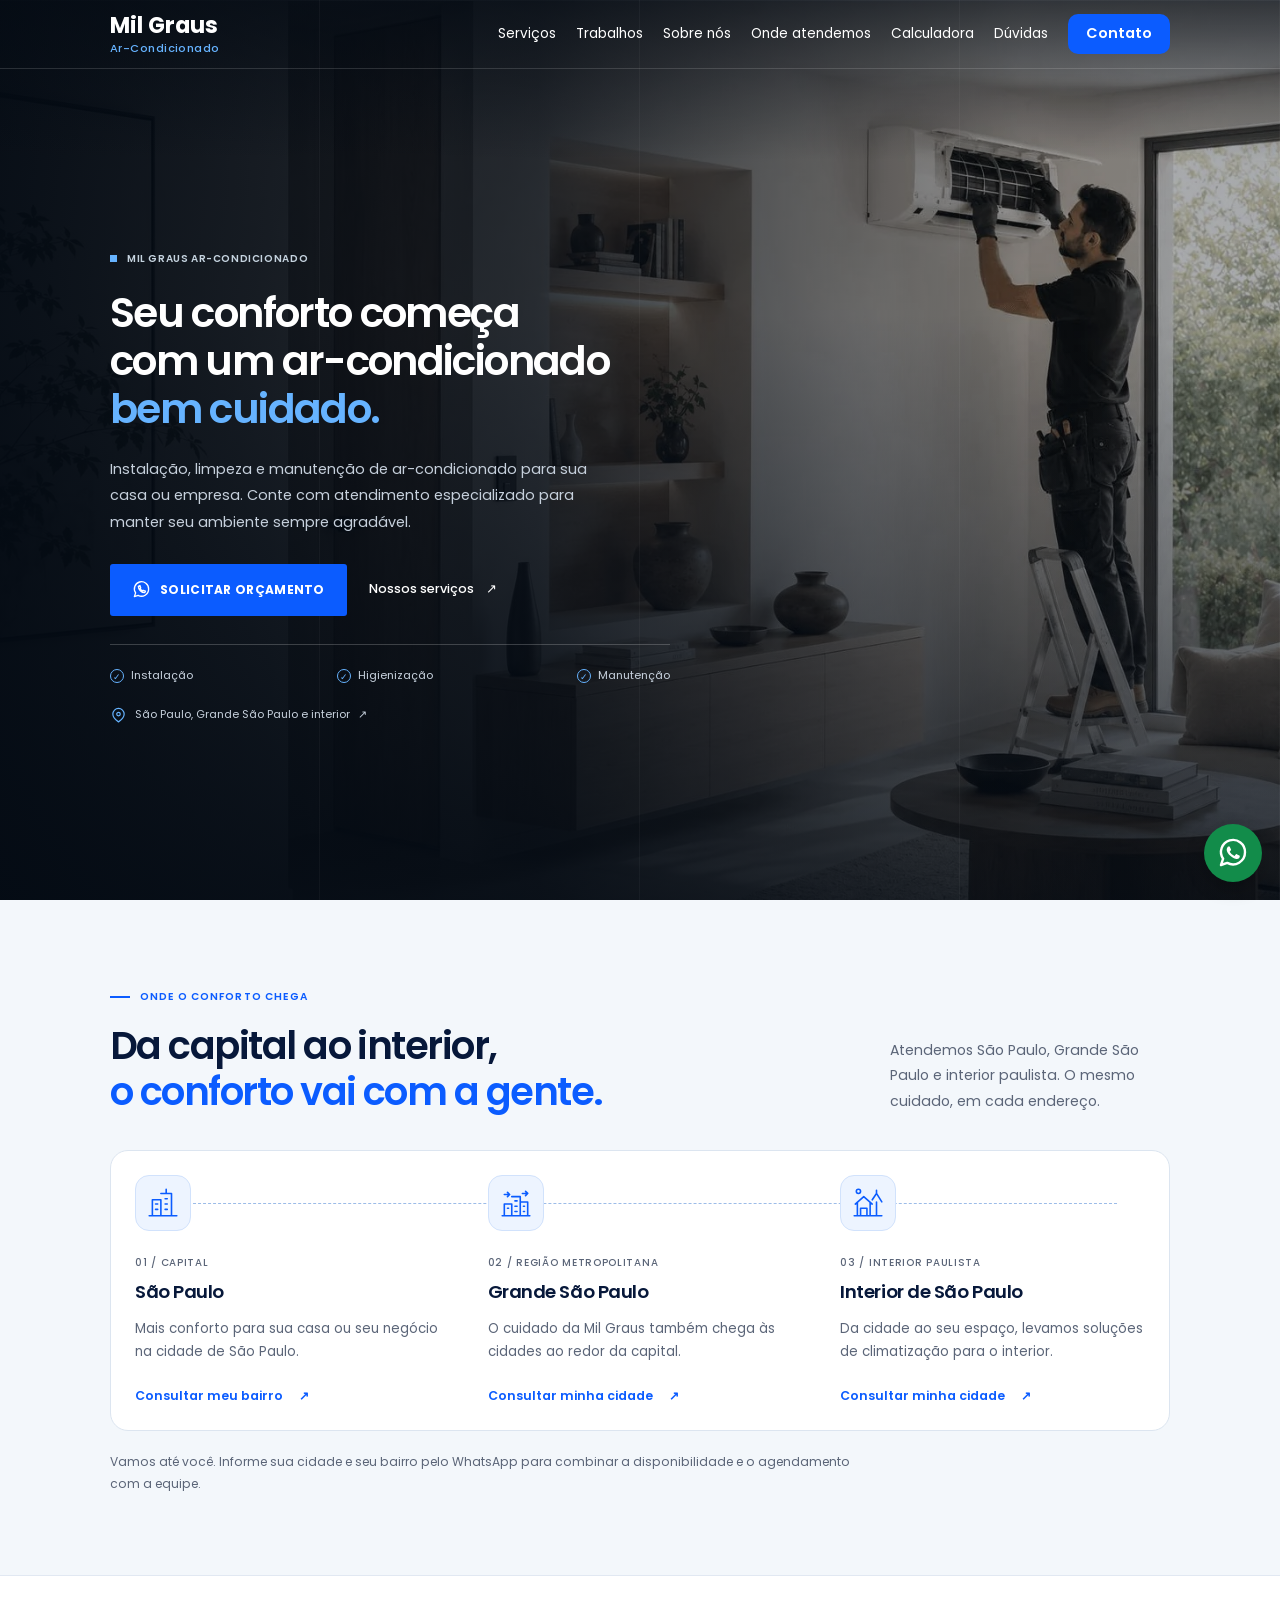
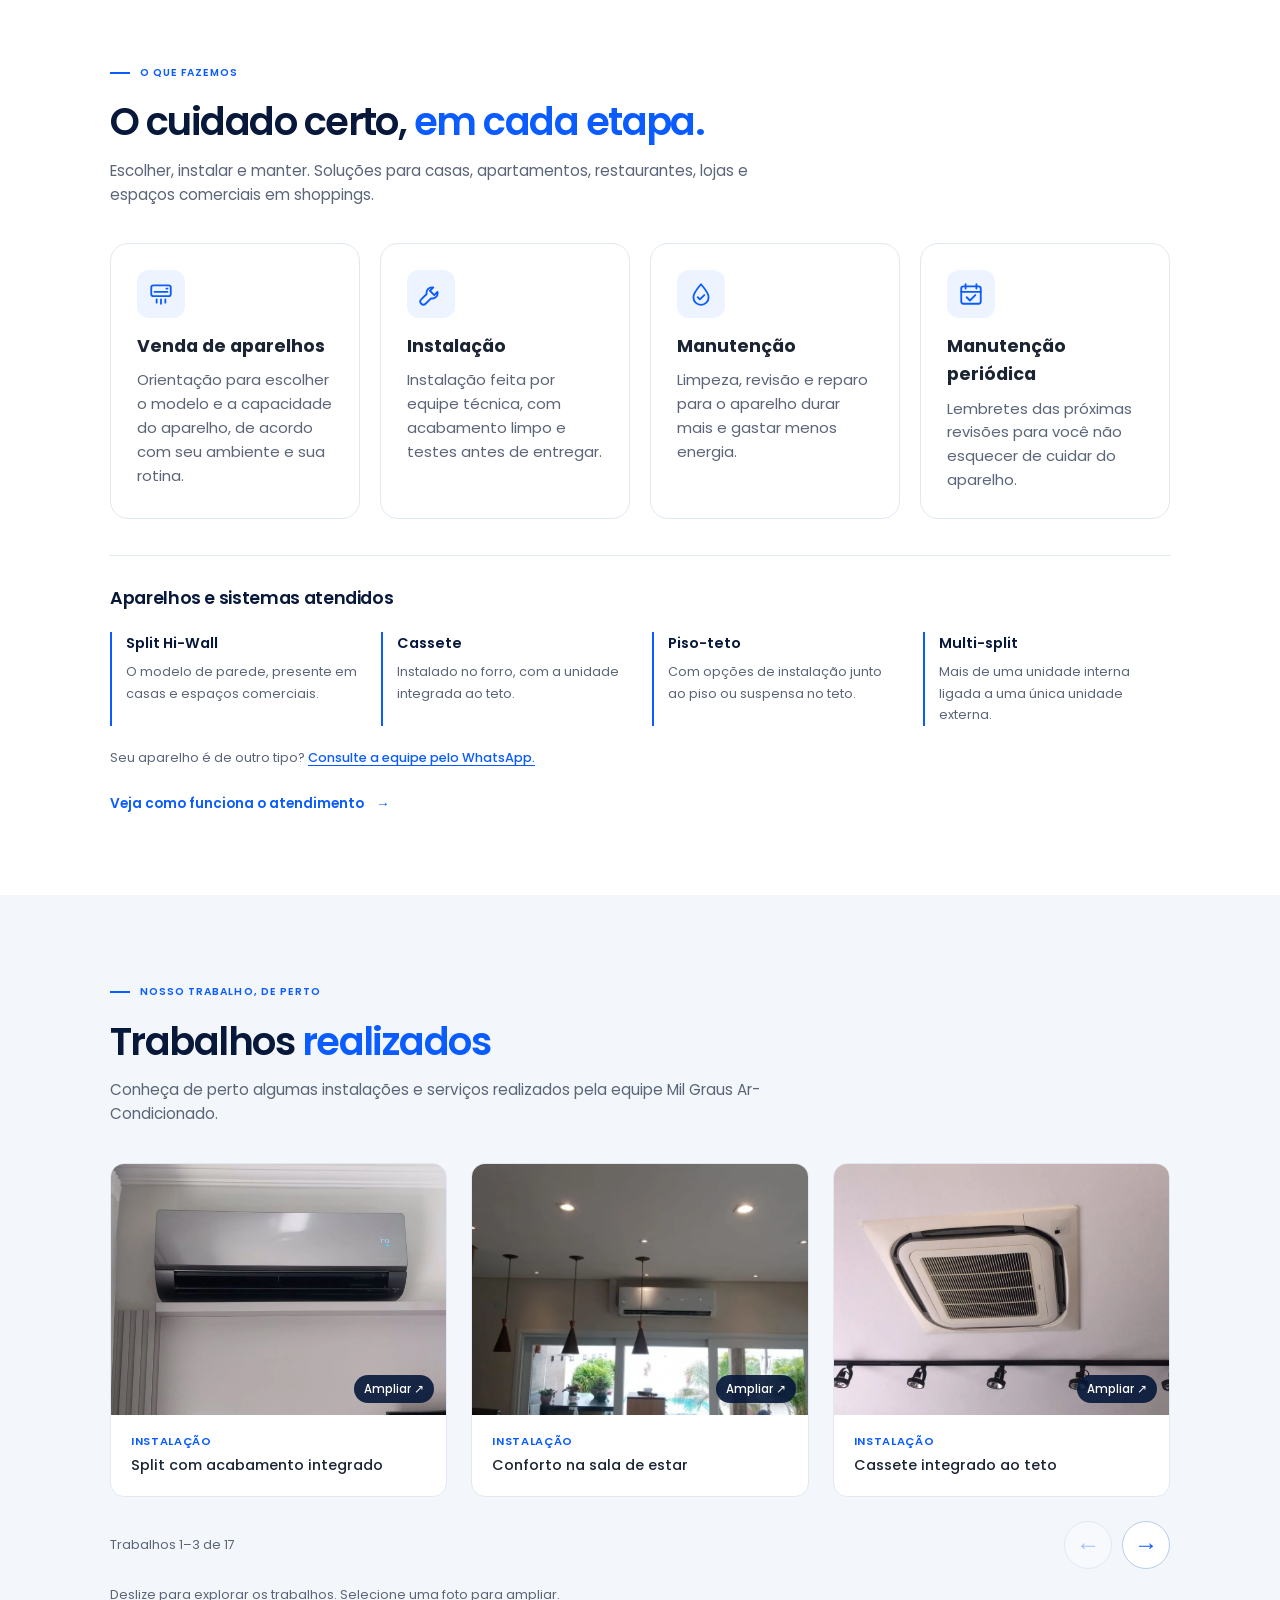
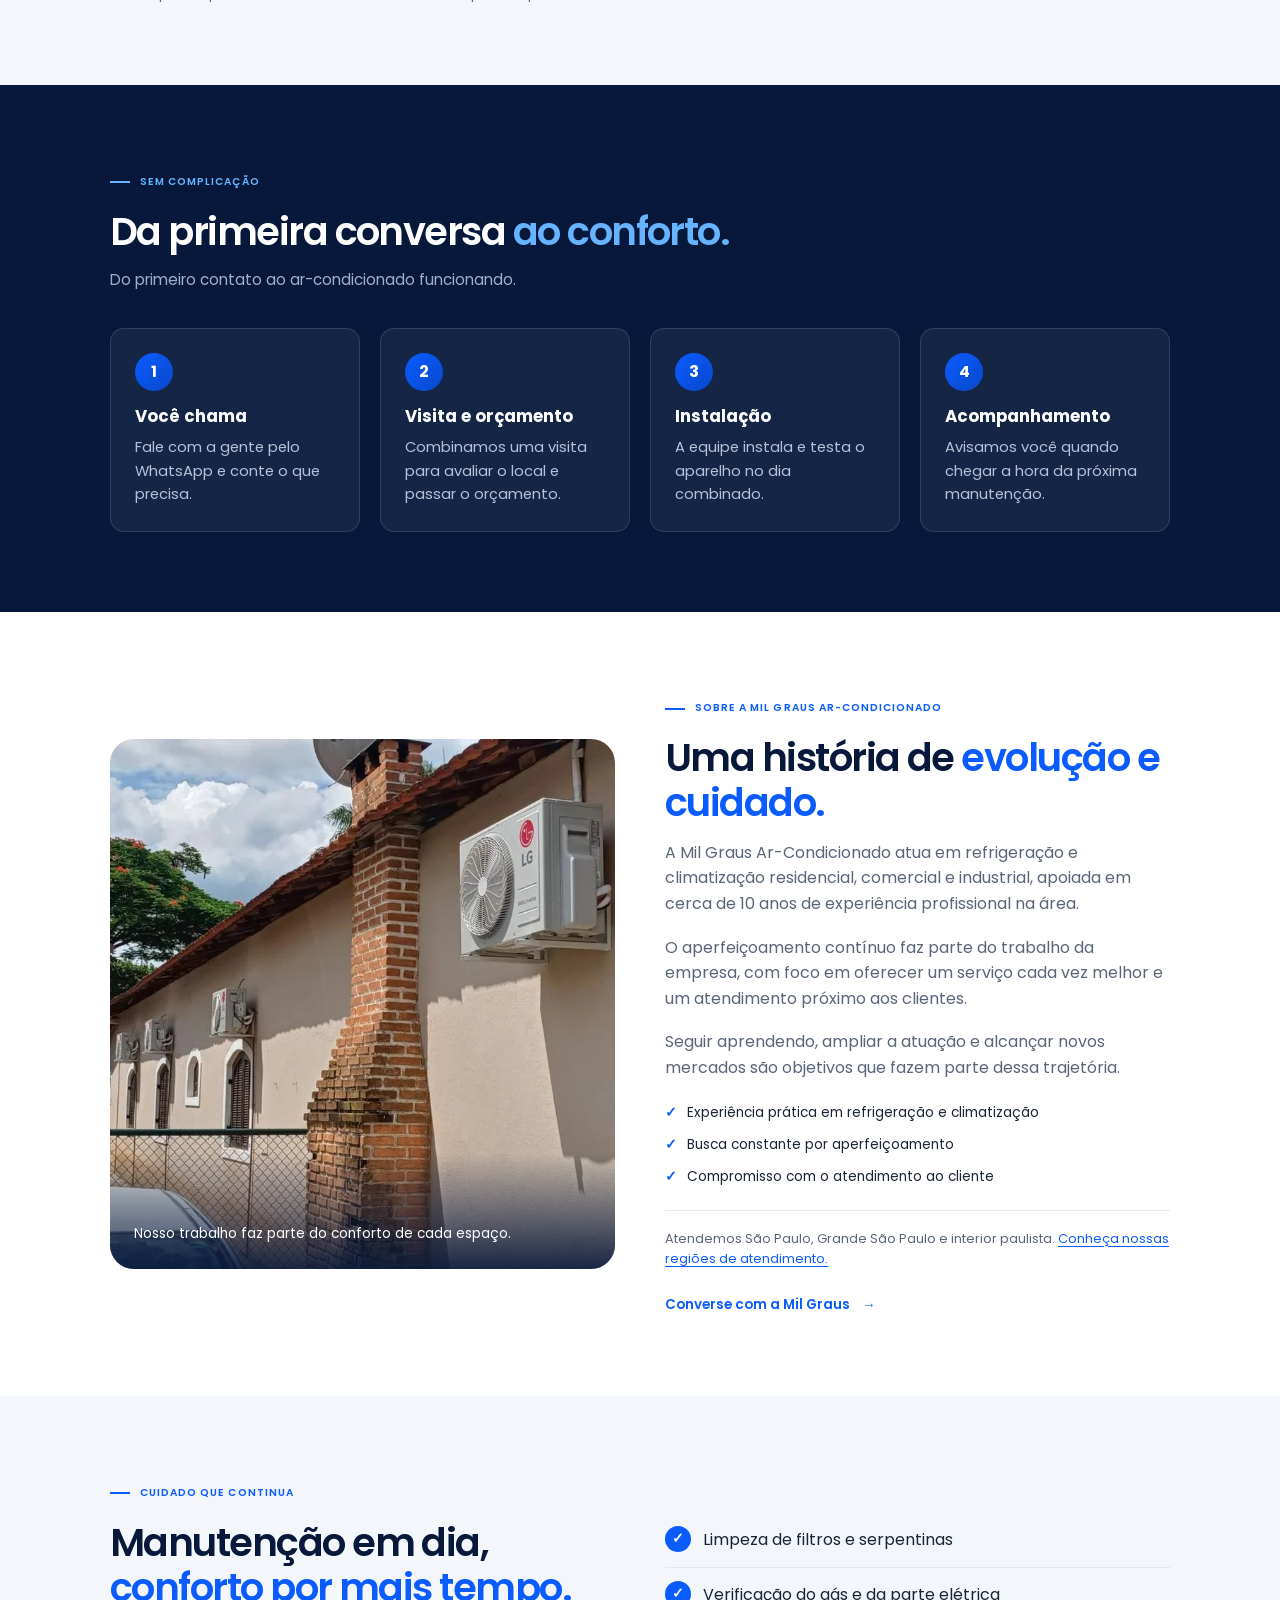
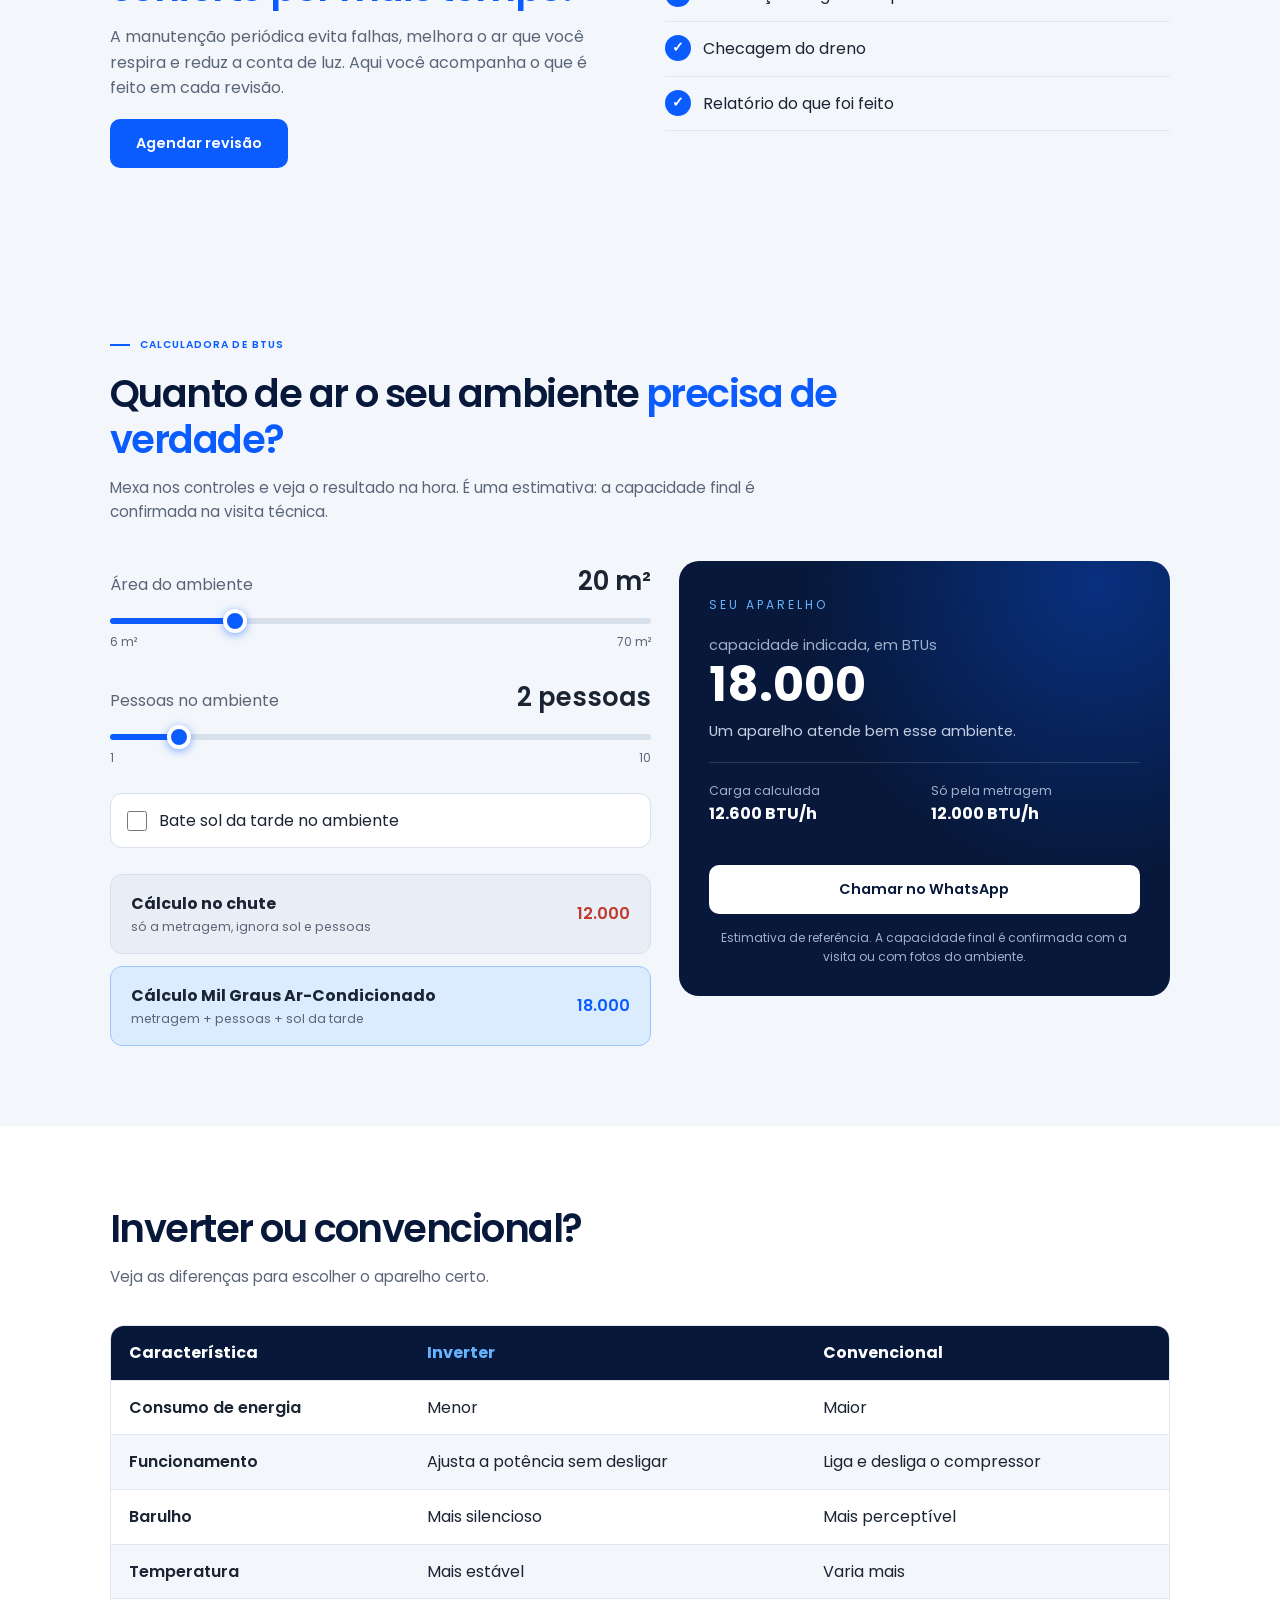
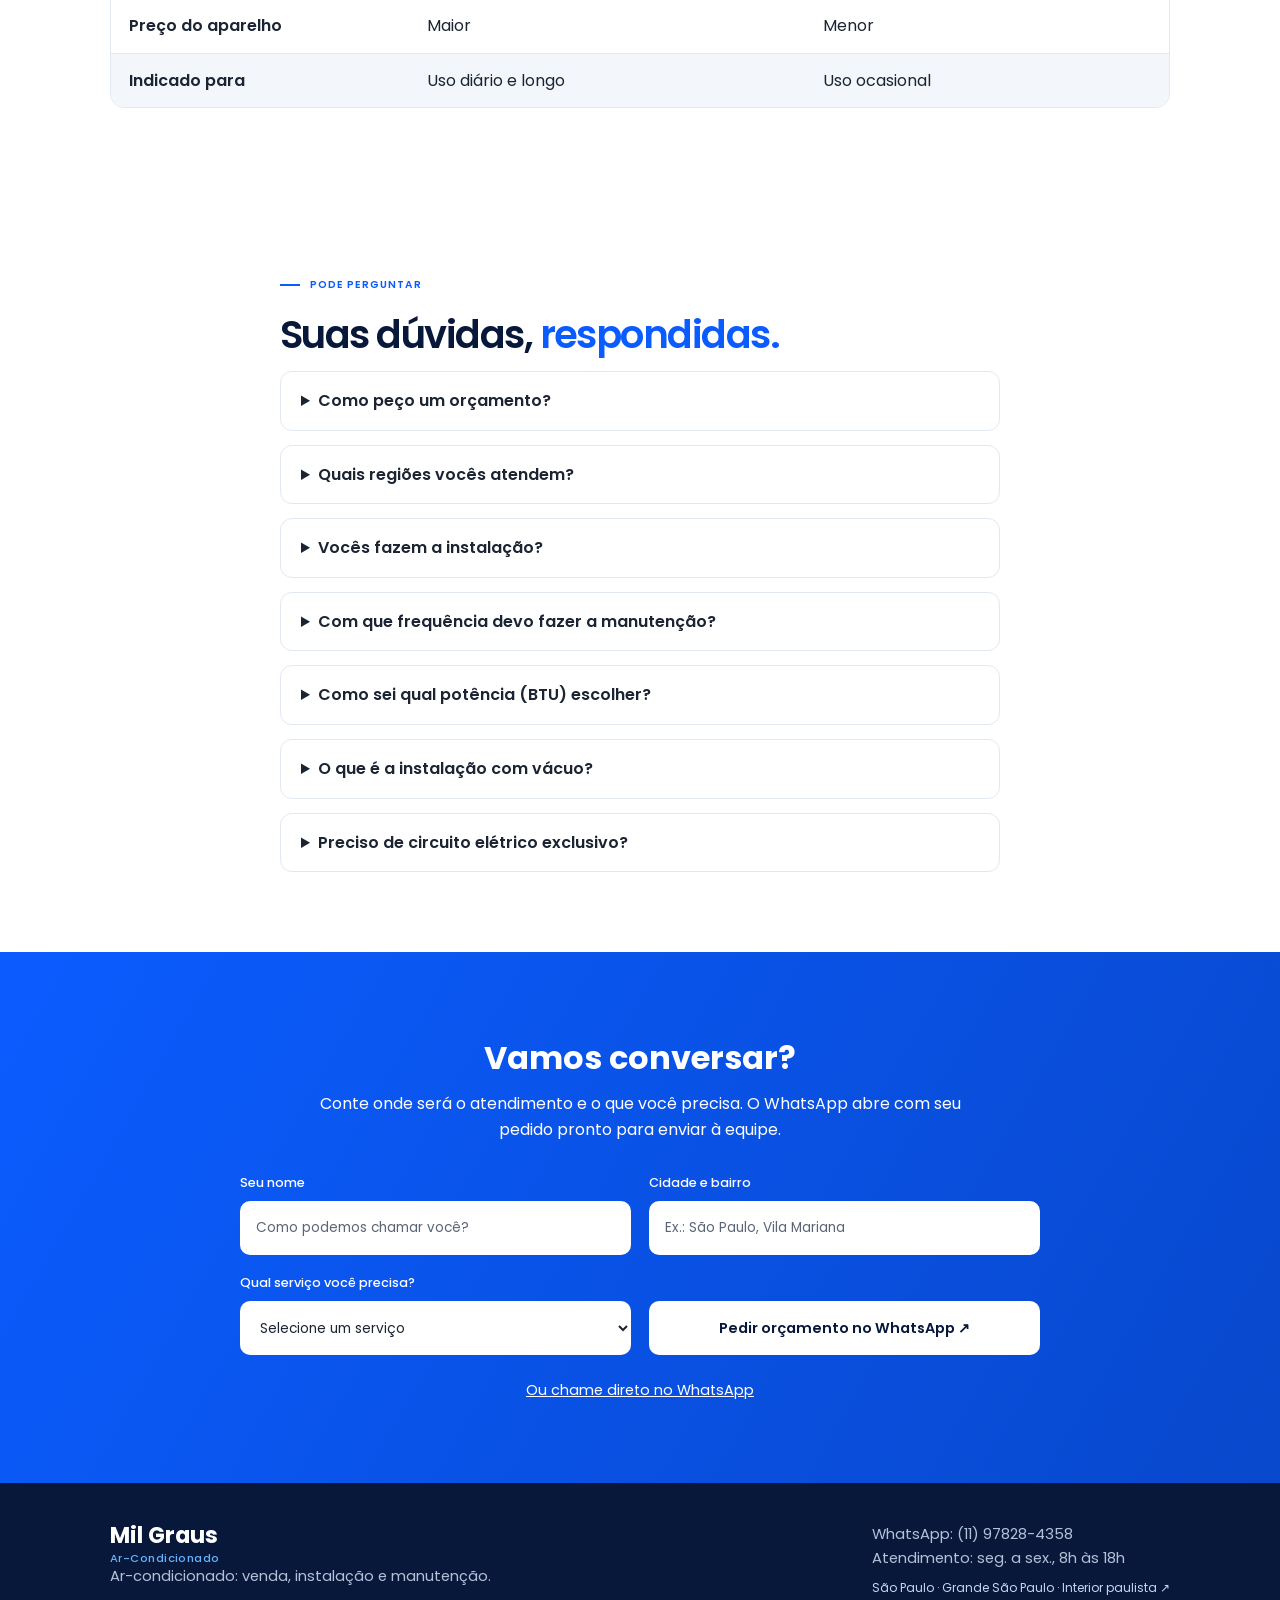
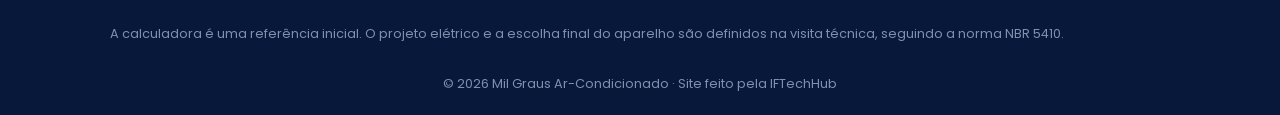
==== commit 68dc4ad7: "Atualiza hero, regiões de atendimento e contato da Mil Graus" ====
--- a/index.html
+++ b/index.html
@@ -3,8 +3,29 @@
 <head>
     <meta charset="UTF-8">
     <meta name="viewport" content="width=device-width, initial-scale=1.0">
-    <meta name="description" content="Mil Graus Ar-Condicionado: venda, instalação e manutenção de aparelhos Hi-Wall, cassete, piso-teto e multi-split para casas, restaurantes, lojas e shoppings.">
+    <meta name="description" content="Mil Graus Ar-Condicionado: venda, instalação e manutenção em São Paulo, Grande São Paulo e interior paulista. Soluções para casas, restaurantes, lojas e shoppings.">
     <title>Mil Graus Ar-Condicionado</title>
+    <meta name="theme-color" content="#07183a">
+    <meta property="og:type" content="website">
+    <meta property="og:locale" content="pt_BR">
+    <meta property="og:site_name" content="Mil Graus Ar-Condicionado">
+    <meta property="og:title" content="Mil Graus Ar-Condicionado | Seu conforto começa aqui">
+    <meta property="og:description" content="Venda, instalação e manutenção de ar-condicionado em São Paulo, Grande São Paulo e interior paulista. Peça seu orçamento pelo WhatsApp.">
+    <!-- Ao publicar: use a URL HTTPS completa do arquivo em og:image e twitter:image;
+         adicione também og:url e link rel="canonical" com o endereço público do site. -->
+    <meta property="og:image" content="img/compartilhamento.png">
+    <meta property="og:image:type" content="image/png">
+    <meta property="og:image:width" content="1200">
+    <meta property="og:image:height" content="630">
+    <meta property="og:image:alt" content="Mil Graus Ar-Condicionado. Venda, instalação e manutenção em São Paulo, Grande São Paulo e interior paulista.">
+    <meta name="twitter:card" content="summary_large_image">
+    <meta name="twitter:title" content="Mil Graus Ar-Condicionado | Seu conforto começa aqui">
+    <meta name="twitter:description" content="Venda, instalação e manutenção em São Paulo, Grande São Paulo e interior paulista. Peça seu orçamento pelo WhatsApp.">
+    <meta name="twitter:image" content="img/compartilhamento.png">
+    <meta name="twitter:image:alt" content="Mil Graus Ar-Condicionado. Seu conforto começa com o cuidado certo.">
+    <link rel="icon" href="img/favicon.ico" sizes="16x16 32x32 48x48">
+    <link rel="icon" href="img/favicon.svg" type="image/svg+xml" sizes="any">
+    <link rel="apple-touch-icon" href="img/apple-touch-icon.png" sizes="180x180">
     <link rel="preconnect" href="https://fonts.googleapis.com">
     <link rel="preconnect" href="https://fonts.gstatic.com" crossorigin>
     <link href="https://fonts.googleapis.com/css2?family=Poppins:wght@400;500;600;700&display=swap" rel="stylesheet">
@@ -13,11 +34,11 @@
 <body>
 
     <!-- Topo com menu -->
-    <header class="topo">
+    <header class="topo topo-sobre-hero">
         <div class="container topo-conteudo">
             <a href="#inicio" class="logo" aria-label="Mil Graus Ar-Condicionado"><span class="logo-nome">Mil Graus</span><span class="logo-complemento">Ar-Condicionado</span></a>
 
-            <button class="menu-botao" id="menuBotao" aria-label="Abrir menu" aria-expanded="false">
+            <button class="menu-botao" id="menuBotao" aria-label="Abrir menu" aria-expanded="false" aria-controls="menu">
                 <span></span><span></span><span></span>
             </button>
 
@@ -25,6 +46,7 @@
                 <a href="#servicos">Serviços</a>
                 <a href="#galeria">Trabalhos</a>
                 <a href="#sobre">Sobre nós</a>
+                <a href="#regioes">Onde atendemos</a>
                 <a href="#calculadora">Calculadora</a>
                 <a href="#duvidas">Dúvidas</a>
                 <a href="#contato" class="botao botao-pequeno">Contato</a>
@@ -37,41 +59,67 @@
 
         <!-- inicio -->
         <section class="hero" id="inicio" aria-labelledby="tituloHero">
+            <img class="hero-foto" src="imagens/hero-manutencao.webp" srcset="imagens/hero-manutencao-768.webp 768w, imagens/hero-manutencao.webp 1537w" sizes="100vw" alt="Técnico realizando a manutenção de um ar-condicionado split em uma sala de estar" width="1537" height="1023" fetchpriority="high" decoding="async">
             <div class="container hero-conteudo">
                 <div class="hero-texto">
                     <span class="etiqueta etiqueta-azul">Mil Graus Ar-Condicionado</span>
-                    <h1 id="tituloHero"><span>Venda,</span> <span>instalação</span> <span>e <em>manutenção.</em></span></h1>
-                    <p class="hero-descricao">Split Hi-Wall, cassete, piso-teto e multi-split. Venda, instalação e manutenção para casas, restaurantes, lojas e espaços em shoppings.</p>
-                    <div class="hero-escolhas" id="heroSeletor" hidden>
-                        <p id="heroPergunta">Como podemos ajudar hoje?</p>
-                        <div class="hero-opcoes" role="group" aria-labelledby="heroPergunta">
-                            <button type="button" data-hero-servico="instalacao" aria-pressed="true" aria-controls="heroDetalhes">Instalação</button>
-                            <button type="button" data-hero-servico="manutencao" aria-pressed="false" aria-controls="heroDetalhes">Manutenção</button>
-                            <button type="button" data-hero-servico="aparelho" aria-pressed="false" aria-controls="heroDetalhes">Novo aparelho</button>
-                        </div>
-                    </div>
+                    <h1 id="tituloHero">Seu conforto começa com um ar-condicionado <em>bem cuidado.</em></h1>
+                    <p class="hero-descricao">Instalação, limpeza e manutenção de ar-condicionado para sua casa ou empresa. Conte com atendimento especializado para manter seu ambiente sempre agradável.</p>
                     <div class="hero-botoes">
-                        <a href="#" class="botao hero-orcamento link-whatsapp">Pedir orçamento <span aria-hidden="true">↗</span></a>
-                        <a href="#galeria" class="hero-link">Ver trabalhos <span aria-hidden="true">→</span></a>
-                    </div>
-                    <p class="hero-nota">Para sua casa. Para seu negócio. Com cuidado de perto.</p>
-                </div>
-
-                <div class="hero-visual">
-                    <figure class="hero-vitrine">
-                        <div class="hero-foto">
-                            <img id="heroFoto" src="img/trabalhos/split-sala-estar.webp" alt="Split instalado pela Mil Graus em sala de estar com portas de vidro" width="1000" height="563" fetchpriority="high" decoding="async">
-                            <span class="hero-registro">Um dos nossos trabalhos</span>
-                        </div>
-                        <figcaption id="heroDetalhes" aria-live="polite" aria-atomic="true">
-                            <span class="hero-servico-indice" id="heroIndice">01 / Instalação</span>
-                            <h2 id="heroServicoTitulo">Instalar com tranquilidade.</h2>
-                            <p id="heroServicoTexto">Do posicionamento ao acabamento, uma instalação pensada para o seu espaço.</p>
-                            <a id="heroServicoLink" href="#servico-instalacao">Conheça o serviço <span aria-hidden="true">↗</span></a>
-                        </figcaption>
-                    </figure>
-                    <span class="hero-assinatura" aria-hidden="true">Cuidado que faz a diferença.</span>
-                </div>
+                        <a href="https://wa.me/5511978284358" class="botao hero-orcamento link-whatsapp"><svg viewBox="0 0 24 24" fill="none" stroke="currentColor" stroke-width="1.7" stroke-linecap="round" stroke-linejoin="round" aria-hidden="true"><path d="M21 11.5a9 9 0 0 1-13.3 7.9L3 21l1.6-4.7A9 9 0 1 1 21 11.5Z"/><path d="M8 8c0 4 4 8 8 8l1-2-3-1-1 1-3-3 1-1-1-3-2 1Z"/></svg>Solicitar orçamento</a>
+                        <a href="#servicos" class="hero-link">Nossos serviços <span aria-hidden="true">↗</span></a>
+                    </div>
+                    <ul class="hero-servicos" aria-label="Serviços em destaque">
+                        <li><span aria-hidden="true">✓</span>Instalação</li>
+                        <li><span aria-hidden="true">✓</span>Higienização</li>
+                        <li><span aria-hidden="true">✓</span>Manutenção</li>
+                    </ul>
+                    <a href="#regioes" class="hero-cobertura"><svg viewBox="0 0 24 24" fill="none" stroke="currentColor" stroke-width="1.7" aria-hidden="true"><path d="M20 10c0 6-8 11-8 11S4 16 4 10a8 8 0 1 1 16 0Z"/><circle cx="12" cy="10" r="2.5"/></svg><span>São Paulo, Grande São Paulo e interior</span><span aria-hidden="true">↗</span></a>
+                </div>
+
+            </div>
+        </section>
+
+        <!-- Regiões de atendimento -->
+        <section class="secao cobertura" id="regioes" aria-labelledby="tituloRegioes">
+            <div class="container">
+                <div class="cobertura-cabecalho">
+                    <div>
+                        <span class="etiqueta etiqueta-azul">Onde o conforto chega</span>
+                        <h2 class="titulo-secao" id="tituloRegioes">Da capital ao interior,<br><em>o conforto vai com a gente.</em></h2>
+                    </div>
+                    <p>Atendemos São Paulo, Grande São Paulo e interior paulista. O mesmo cuidado, em cada endereço.</p>
+                </div>
+                <ul class="cobertura-rotas" aria-label="Regiões atendidas">
+                    <li>
+                        <a href="https://wa.me/5511978284358?text=Ol%C3%A1!%20Gostaria%20de%20um%20atendimento%20em%20S%C3%A3o%20Paulo%20capital." class="cobertura-regiao link-whatsapp" data-whatsapp-mensagem="Olá! Vim pelo site e gostaria de um atendimento em São Paulo capital. Posso informar meu bairro e o serviço que preciso?">
+                            <span class="cobertura-icone" aria-hidden="true"><svg viewBox="0 0 32 32" fill="none" stroke="currentColor" stroke-width="1.5" stroke-linecap="round" stroke-linejoin="round"><path d="M3 28h26M6 28V13h8v15m0-21h10v21M19 7V3M9 17h2m-2 5h2m7-10h2m-2 5h2m-2 5h2"/></svg></span>
+                            <span class="cobertura-indice">01 / Capital</span>
+                            <h3>São Paulo</h3>
+                            <p>Mais conforto para sua casa ou seu negócio na cidade de São Paulo.</p>
+                            <span class="cobertura-acao">Consultar meu bairro <span aria-hidden="true">↗</span></span>
+                        </a>
+                    </li>
+                    <li>
+                        <a href="https://wa.me/5511978284358?text=Ol%C3%A1!%20Gostaria%20de%20um%20atendimento%20na%20Grande%20S%C3%A3o%20Paulo." class="cobertura-regiao link-whatsapp" data-whatsapp-mensagem="Olá! Vim pelo site e gostaria de um atendimento na Grande São Paulo. Posso informar minha cidade e o serviço que preciso?">
+                            <span class="cobertura-icone" aria-hidden="true"><svg viewBox="0 0 32 32" fill="none" stroke="currentColor" stroke-width="1.5" stroke-linecap="round" stroke-linejoin="round"><path d="M3 28h26M5 28V17h7v11m0-18h8v18m0-13h7v13M8 21h1m6-7h2m-2 5h2m-2 5h2m6-5h1m-1 5h1M5 8h5m-2-2 2 2-2 2m14-3h5m-2-2 2 2-2 2"/></svg></span>
+                            <span class="cobertura-indice">02 / Região metropolitana</span>
+                            <h3>Grande São Paulo</h3>
+                            <p>O cuidado da Mil Graus também chega às cidades ao redor da capital.</p>
+                            <span class="cobertura-acao">Consultar minha cidade <span aria-hidden="true">↗</span></span>
+                        </a>
+                    </li>
+                    <li>
+                        <a href="https://wa.me/5511978284358?text=Ol%C3%A1!%20Gostaria%20de%20um%20atendimento%20no%20interior%20paulista." class="cobertura-regiao link-whatsapp" data-whatsapp-mensagem="Olá! Vim pelo site e gostaria de um atendimento no interior paulista. Posso informar minha cidade e o serviço que preciso?">
+                            <span class="cobertura-icone" aria-hidden="true"><svg viewBox="0 0 32 32" fill="none" stroke="currentColor" stroke-width="1.5" stroke-linecap="round" stroke-linejoin="round"><path d="M3 28h26M4 17l8-7 8 7m-14-2v13m12-13v13m-9 0v-7h6v7m5-15 4-6 5 8m-5-8V4M24 15v13"/><circle cx="7" cy="5" r="2"/></svg></span>
+                            <span class="cobertura-indice">03 / Interior paulista</span>
+                            <h3>Interior de São Paulo</h3>
+                            <p>Da cidade ao seu espaço, levamos soluções de climatização para o interior.</p>
+                            <span class="cobertura-acao">Consultar minha cidade <span aria-hidden="true">↗</span></span>
+                        </a>
+                    </li>
+                </ul>
+                <p class="cobertura-nota">Vamos até você. Informe sua cidade e seu bairro pelo WhatsApp para combinar a disponibilidade e o agendamento com a equipe.</p>
             </div>
         </section>
 
@@ -293,7 +341,7 @@
                         <li>Busca constante por aperfeiçoamento</li>
                         <li>Compromisso com o atendimento ao cliente</li>
                     </ul>
-                    <p class="sobre-regiao" id="sobreRegiao">Conte para a equipe onde será o serviço e consulte a disponibilidade de atendimento.</p>
+                    <p class="sobre-regiao" id="sobreRegiao">Atendemos São Paulo, Grande São Paulo e interior paulista. <a href="#regioes">Conheça nossas regiões de atendimento.</a></p>
                     <a href="#contato" class="link-detalhe">Converse com a Mil Graus <span aria-hidden="true">→</span></a>
                 </div>
             </div>
@@ -414,6 +462,10 @@
                     <p>É só clicar em "Pedir orçamento" e falar com a gente pelo WhatsApp.</p>
                 </details>
                 <details>
+                    <summary>Quais regiões vocês atendem?</summary>
+                    <p>Atendemos São Paulo capital, Grande São Paulo e interior do estado de São Paulo. Informe sua cidade e seu bairro pelo <a href="https://wa.me/5511978284358" class="link-whatsapp">WhatsApp</a> para consultar a disponibilidade e combinar o atendimento.</p>
+                </details>
+                <details>
                     <summary>Vocês fazem a instalação?</summary>
                     <p>Sim. A instalação é feita pela equipe técnica da Mil Graus Ar-Condicionado.</p>
                 </details>
@@ -440,14 +492,30 @@
         <section class="secao contato" id="contato">
             <div class="container contato-conteudo">
                 <h2>Vamos conversar?</h2>
-                <p>Deixe seu nome e WhatsApp. A conversa abre já com seus dados para a equipe Mil Graus Ar-Condicionado.</p>
+                <p class="contato-descricao">Conte onde será o atendimento e o que você precisa. O WhatsApp abre com seu pedido pronto para enviar à equipe.</p>
 
                 <form id="formContato" class="form-contato">
-                    <label for="contatoNome" class="visualmente-oculto">Seu nome</label>
-                    <input type="text" id="contatoNome" placeholder="Seu nome" required>
-                    <label for="contatoZap" class="visualmente-oculto">Seu WhatsApp</label>
-                    <input type="tel" id="contatoZap" placeholder="Seu WhatsApp com DDD" required>
-                    <button type="submit" class="botao botao-claro">Falar com a equipe</button>
+                    <div class="form-campo">
+                        <label for="contatoNome">Seu nome</label>
+                        <input type="text" id="contatoNome" name="nome" autocomplete="name" placeholder="Como podemos chamar você?" maxlength="100" pattern=".*\S.*" title="Digite seu nome." required>
+                    </div>
+                    <div class="form-campo">
+                        <label for="contatoLocal">Cidade e bairro</label>
+                        <input type="text" id="contatoLocal" name="local" autocomplete="address-level2" placeholder="Ex.: São Paulo, Vila Mariana" maxlength="160" pattern=".*\S.*" title="Informe sua cidade e seu bairro." required>
+                    </div>
+                    <div class="form-campo">
+                        <label for="contatoServico">Qual serviço você precisa?</label>
+                        <select id="contatoServico" name="servico" required>
+                            <option value="" disabled selected>Selecione um serviço</option>
+                            <option value="Venda de aparelho">Venda de aparelho</option>
+                            <option value="Instalação">Instalação</option>
+                            <option value="Limpeza e higienização">Limpeza e higienização</option>
+                            <option value="Manutenção e reparo">Manutenção e reparo</option>
+                            <option value="Revisão periódica">Revisão periódica</option>
+                            <option value="Preciso de orientação">Preciso de orientação</option>
+                        </select>
+                    </div>
+                    <button type="submit" class="botao botao-claro">Pedir orçamento no WhatsApp ↗</button>
                 </form>
                 <a href="#" class="link-secundario link-whatsapp">Ou chame direto no WhatsApp</a>
             </div>
@@ -466,6 +534,7 @@
                 <!-- TODO (103.01): trocar pelos dados reais -->
                 <p>WhatsApp: <a href="https://wa.me/5511978284358" class="link-whatsapp">(11) 97828-4358</a></p>
                 <p>Atendimento: seg. a sex., 8h às 18h</p>
+                <p><a href="#regioes" class="rodape-regioes">São Paulo · Grande São Paulo · Interior paulista ↗</a></p>
             </div>
         </div>
         <p class="rodape-aviso">A calculadora é uma referência inicial. O projeto elétrico e a escolha final do aparelho são definidos na visita técnica, seguindo a norma NBR 5410.</p>
--- a/css/style.css
+++ b/css/style.css
@@ -33,56 +33,51 @@
 .botao-claro { background: var(--branco); color: var(--azul-escuro); }
 
 /* ===== Topo ===== */
-.topo { position: sticky; top: 0; z-index: 10; background: rgba(255, 255, 255, .96); backdrop-filter: blur(8px); border-bottom: 1px solid #e1e8f2; }
+.topo { position: fixed; top: 0; left: 0; right: 0; z-index: 10; background: rgba(255, 255, 255, .96); backdrop-filter: blur(8px); border-bottom: 1px solid #e1e8f2; transition: background-color .2s, border-color .2s; }
 .topo-conteudo { display: flex; align-items: center; justify-content: space-between; height: 68px; }
 .logo { display: inline-flex; flex-direction: column; flex-shrink: 0; font-size: 1.4rem; font-weight: 700; line-height: 1.15; color: var(--branco); }
 .logo-complemento { margin-top: 3px; font-size: .7rem; font-weight: 500; letter-spacing: .04em; color: var(--azul-claro); }
 .topo .logo { color: var(--azul-escuro); }
 .topo .logo-complemento { color: var(--azul); }
-.menu { display: flex; align-items: center; gap: 26px; color: var(--azul-escuro); font-size: .9rem; }
+.menu { display: flex; align-items: center; gap: 20px; color: var(--azul-escuro); font-size: .85rem; }
 .menu a:hover { color: var(--azul); }
 .menu .botao { color: var(--branco); }
 .menu .botao:hover { color: var(--branco); }
 .menu-botao { display: none; background: none; border: 0; cursor: pointer; padding: 8px; }
 .menu-botao span { display: block; width: 24px; height: 2px; margin: 5px 0; background: var(--azul-escuro); }
+.topo-sobre-hero { background: transparent; backdrop-filter: none; border-bottom-color: rgba(255, 255, 255, .14); }
+.topo-sobre-hero .logo, .topo-sobre-hero .menu:not(.aberto) { color: var(--branco); }
+.topo-sobre-hero .logo-complemento, .topo-sobre-hero .menu:not(.aberto) a:hover { color: var(--azul-claro); }
+.topo-sobre-hero .menu:not(.aberto) .botao:hover { color: var(--branco); }
+.topo-sobre-hero .menu-botao span { background: var(--branco); }
+.topo-sobre-hero a:focus-visible, .topo-sobre-hero button:focus-visible { outline-color: var(--azul-claro); }
 a:focus-visible, button:focus-visible { outline: 3px solid var(--azul); outline-offset: 4px; }
 
-/* ===== Hero: servicos em destaque ===== */
+/* ===== Hero: fotografia ao fundo e identidade visual original ===== */
 .hero { position: relative; isolation: isolate; overflow: hidden; color: var(--branco); background: #06101d; }
-.hero::before { content: ""; position: absolute; z-index: -2; inset: 0; background: linear-gradient(90deg, rgba(3, 10, 19, .96), rgba(3, 10, 19, .82) 42%, rgba(3, 10, 19, .34) 80%), linear-gradient(0deg, rgba(3, 10, 19, .75), transparent 65%); }
+.hero::before { content: ""; position: absolute; z-index: -2; inset: 0; background: linear-gradient(180deg, rgba(3, 10, 19, .65), transparent 160px), linear-gradient(90deg, rgba(3, 10, 19, .96), rgba(3, 10, 19, .82) 42%, rgba(3, 10, 19, .34) 80%), linear-gradient(0deg, rgba(3, 10, 19, .75), transparent 65%); }
 .hero::after { content: ""; position: absolute; z-index: -1; inset: 0; pointer-events: none; background: repeating-linear-gradient(90deg, transparent 0, transparent calc(25% - 1px), rgba(255, 255, 255, .035) calc(25% - 1px), rgba(255, 255, 255, .035) 25%); }
-.hero-conteudo { min-height: min(860px, calc(100svh - 68px)); display: grid; grid-template-columns: minmax(0, 1fr) 270px; gap: 56px; align-items: center; padding-top: 64px; padding-bottom: 64px; }
-.hero-texto { min-width: 0; }
-.hero .etiqueta { color: #c5d3df; margin-bottom: 24px; }
+.hero-conteudo { min-height: min(928px, 100svh); display: flex; align-items: center; padding-top: 132px; padding-bottom: 64px; }
+.hero-texto { min-width: 0; max-width: 560px; }
+.hero .etiqueta { margin-bottom: 22px; color: #c5d3df; font-size: .63rem; letter-spacing: .06em; }
 .hero .etiqueta::before { width: 7px; height: 7px; background: var(--azul-claro); }
-.hero h1 { margin-bottom: 26px; color: var(--branco); font-size: clamp(3rem, 5.2vw, 4.6rem); font-weight: 600; line-height: 1.04; letter-spacing: -.045em; text-transform: uppercase; }
-.hero h1 > span { display: block; }
+.hero h1 { margin-bottom: 22px; font-size: clamp(2rem, 3.2vw, 2.85rem); font-weight: 600; line-height: 1.18; letter-spacing: -.04em; text-wrap: balance; }
 .hero h1 em { font-style: normal; color: var(--azul-claro); }
-.hero-descricao { max-width: 480px; margin-bottom: 26px; color: #c6d0dc; font-size: .95rem; line-height: 1.8; }
-.hero-escolhas { margin-bottom: 26px; }
-.hero-escolhas[hidden] { display: none; }
-.hero-escolhas > p { margin-bottom: 10px; font-size: .75rem; font-weight: 500; color: #c6d0dc; }
-.hero-opcoes { display: flex; flex-wrap: wrap; gap: 8px; }
-.hero-opcoes button { min-height: 44px; padding: 10px 14px; border: 1px solid rgba(255, 255, 255, .3); border-radius: 3px; font: inherit; font-size: .72rem; color: #e3ebf4; background: rgba(3, 10, 19, .4); cursor: pointer; transition: background .2s, color .2s; }
-.hero-opcoes button:hover { border-color: var(--azul-claro); color: var(--azul-claro); }
-.hero-opcoes button[aria-pressed="true"] { background: var(--azul); border-color: var(--azul); color: var(--branco); }
-.hero-opcoes button:focus-visible, .hero a:focus-visible { outline: 3px solid var(--azul-claro); outline-offset: 4px; }
+.hero-descricao { max-width: 490px; margin-bottom: 28px; color: #c6d0dc; font-size: .9rem; line-height: 1.85; }
+.hero a:focus-visible { outline: 3px solid var(--azul-claro); outline-offset: 4px; }
 .hero-botoes { display: flex; flex-wrap: wrap; align-items: center; gap: 22px; }
-.hero .hero-orcamento { display: inline-flex; align-items: center; justify-content: center; gap: 24px; min-height: 52px; padding: 16px 22px; border-radius: 3px; background: var(--azul); color: var(--branco); font-size: .75rem; font-weight: 700; letter-spacing: .025em; text-transform: uppercase; }
+.hero .hero-orcamento { display: inline-flex; align-items: center; justify-content: center; gap: 9px; min-height: 52px; padding: 16px 22px; border-radius: 3px; background: var(--azul); color: var(--branco); font-size: .75rem; font-weight: 700; letter-spacing: .025em; text-transform: uppercase; }
+.hero-orcamento svg { width: 19px; height: 19px; flex-shrink: 0; }
 .hero .hero-orcamento:hover { background: #084bd6; box-shadow: 0 8px 24px rgba(11, 92, 255, .3); }
 .hero-link { display: inline-flex; align-items: center; gap: 12px; min-height: 44px; color: var(--branco); font-size: .8rem; font-weight: 500; }
 .hero-link:hover { color: var(--azul-claro); }
-.hero-nota { max-width: 480px; margin-top: 24px; padding-top: 18px; border-top: 1px solid rgba(255, 255, 255, .2); color: #aebcca; font-size: .65rem; }
-.hero-visual { min-width: 0; }
-.hero-vitrine { margin: 0; }
-.hero-foto { position: absolute; inset: 0; z-index: -3; overflow: hidden; background: #06101d; }
-.hero-foto img { display: block; width: 100%; height: 100%; object-fit: cover; object-position: 65% 45%; filter: saturate(.65); }
-.hero-registro, .hero-assinatura { display: none; }
-.hero-vitrine figcaption { padding: 22px; border: 1px solid rgba(255, 255, 255, .22); background: rgba(3, 10, 19, .75); backdrop-filter: blur(8px); }
-.hero-servico-indice { display: block; margin-bottom: 12px; color: var(--azul-claro); font-size: .6rem; font-weight: 600; letter-spacing: .08em; text-transform: uppercase; }
-.hero-vitrine h2 { margin-bottom: 10px; color: var(--branco); font-size: 1.05rem; font-weight: 500; line-height: 1.4; }
-.hero-vitrine figcaption p { min-height: 5.1em; margin-bottom: 18px; color: #c6d0dc; font-size: .75rem; line-height: 1.7; }
-.hero-vitrine figcaption a { display: inline-flex; align-items: center; gap: 12px; min-height: 36px; color: var(--azul-claro); font-size: .7rem; font-weight: 500; }
+.hero-servicos { display: flex; flex-wrap: wrap; justify-content: space-between; gap: 12px; margin-top: 28px; padding-top: 22px; border-top: 1px solid rgba(255, 255, 255, .2); }
+.hero-servicos li { display: inline-flex; align-items: center; gap: 7px; color: #c6d0dc; font-size: .7rem; }
+.hero-servicos li span { display: grid; place-items: center; width: 14px; height: 14px; border: 1px solid var(--azul-claro); border-radius: 50%; color: var(--azul-claro); font-size: .55rem; }
+.hero-cobertura { display: flex; align-items: center; gap: 8px; width: fit-content; max-width: 100%; margin-top: 22px; color: #c6d0dc; font-size: .68rem; }
+.hero-cobertura svg { width: 17px; height: 17px; flex-shrink: 0; color: var(--azul-claro); }
+.hero-cobertura:hover { color: var(--azul-claro); }
+.hero-foto { position: absolute; inset: 0; z-index: -3; display: block; width: 100%; height: 100%; object-fit: cover; object-position: 65% 45%; transform: scaleX(-1); filter: saturate(.65); }
 
 .etiqueta {
     display: inline-flex; align-items: center; gap: 10px; margin-bottom: 18px;
@@ -102,6 +97,27 @@
 .link-detalhe { display: inline-flex; align-items: center; gap: 12px; margin-top: 24px; color: var(--azul); font-size: .85rem; font-weight: 600; }
 .link-detalhe:hover { text-decoration: underline; text-underline-offset: 4px; }
 
+/* ===== Cobertura: uma rota da capital ao interior ===== */
+.cobertura { background: var(--fundo-claro); border-bottom: 1px solid #e1e8f2; }
+.cobertura-cabecalho { display: flex; align-items: flex-end; justify-content: space-between; gap: 32px; }
+.cobertura-cabecalho > div { flex: 1; min-width: 0; }
+.cobertura-cabecalho .titulo-secao { margin-bottom: 0; font-size: clamp(1.7rem, 3vw, 2.4rem); }
+.cobertura-cabecalho > p { max-width: 280px; color: var(--texto-claro); font-size: .88rem; line-height: 1.8; }
+.cobertura-rotas { position: relative; display: grid; grid-template-columns: repeat(3, minmax(0, 1fr)); margin-top: 36px; border: 1px solid #dce5f0; border-radius: 18px; background: var(--branco); }
+.cobertura-rotas::before { content: ""; position: absolute; top: 52px; left: 52px; right: 52px; border-top: 1px dashed #9cbce8; }
+.cobertura-rotas li { min-width: 0; }
+.cobertura-regiao { position: relative; display: flex; flex-direction: column; align-items: flex-start; height: 100%; padding: 24px; border-radius: 17px; }
+.cobertura-regiao:focus-visible { outline-offset: -4px; }
+.cobertura-icone { position: relative; display: grid; place-items: center; width: 56px; height: 56px; margin-bottom: 24px; border: 1px solid #d1e2fc; border-radius: 14px; background: #edf4ff; color: var(--azul); }
+.cobertura-icone svg { width: 34px; height: 34px; }
+.cobertura-indice { color: var(--texto-claro); font-size: .63rem; font-weight: 500; letter-spacing: .07em; text-transform: uppercase; }
+.cobertura-regiao h3 { margin: 6px 0 10px; color: var(--azul-escuro); font-size: 1.15rem; font-weight: 600; letter-spacing: -.025em; }
+.cobertura-regiao p { margin-bottom: 22px; color: var(--texto-claro); font-size: .83rem; line-height: 1.8; }
+.cobertura-acao { display: inline-flex; align-items: center; gap: 16px; margin-top: auto; color: var(--azul); font-size: .78rem; font-weight: 600; }
+.cobertura-regiao:hover .cobertura-icone { background: var(--azul); border-color: var(--azul); color: var(--branco); }
+.cobertura-regiao:hover .cobertura-acao { text-decoration: underline; text-underline-offset: 4px; }
+.cobertura-nota { max-width: 760px; margin-top: 20px; color: var(--texto-claro); font-size: .76rem; line-height: 1.8; }
+
 .grade { display: grid; grid-template-columns: repeat(4, 1fr); gap: 20px; }
 .cartao {
     padding: 26px; border-radius: 18px; background: var(--branco);
@@ -150,6 +166,7 @@
 .sobre-diferenciais li { display: flex; align-items: baseline; gap: 10px; }
 .sobre-diferenciais li::before { content: "✓"; color: var(--azul); font-weight: 700; }
 .duas-colunas .sobre-regiao { padding-top: 18px; margin-bottom: 0; border-top: 1px solid #e1e8f2; font-size: .8rem; }
+.sobre-regiao a, #duvidas details a { color: var(--azul); text-decoration: underline; text-underline-offset: 3px; }
 #manutencao { background: var(--fundo-claro); }
 
 /* ===== Dúvidas ===== */
@@ -166,6 +183,8 @@
 .rodape { background: var(--azul-escuro); color: #b4c1d8; padding: 40px 0 20px; font-size: .92rem; }
 .rodape-conteudo { display: flex; flex-wrap: wrap; justify-content: space-between; gap: 24px; }
 .rodape-credito { text-align: center; margin-top: 30px; font-size: .8rem; color: #7f8fae; }
+.rodape-regioes { display: inline-block; margin-top: 8px; color: #c4d7f2; font-size: .75rem; }
+.rodape-regioes:hover { text-decoration: underline; text-underline-offset: 4px; }
 
 /* ===== Botão fixo do WhatsApp ===== */
 .whatsapp-fixo {
@@ -178,42 +197,49 @@
 .whatsapp-fixo:focus-visible { outline: 3px solid #128c4a; outline-offset: 4px; }
 
 /* ===== Celular e tablet ===== */
-@media (max-width: 860px) {
-    .hero-conteudo, .duas-colunas { grid-template-columns: 1fr; }
-    .hero-conteudo { min-height: auto; gap: 32px; padding-top: 52px; padding-bottom: 48px; }
-    .hero h1 { font-size: clamp(2.7rem, 7vw, 4rem); }
-    .hero-descricao { max-width: 520px; }
-    .hero-visual { width: min(100%, 440px); }
-    .hero::before { background: linear-gradient(90deg, rgba(3, 10, 19, .94), rgba(3, 10, 19, .65)), linear-gradient(0deg, rgba(3, 10, 19, .8), transparent); }
-    .grade, .passos { grid-template-columns: repeat(2, 1fr); }
-    .equipamentos-lista { grid-template-columns: repeat(2, minmax(0, 1fr)); gap: 24px 16px; }
+@media (max-width: 980px) {
     .menu-botao { display: block; }
     .menu { display: none; position: absolute; top: 68px; left: 0; right: 0; flex-direction: column; padding: 24px; background: var(--branco); border-bottom: 1px solid #e1e8f2; box-shadow: 0 12px 20px rgba(7, 24, 58, .06); }
     .menu.aberto { display: flex; }
 }
+@media (max-width: 860px) {
+    .duas-colunas { grid-template-columns: 1fr; }
+    .hero-conteudo { min-height: auto; padding-top: 120px; padding-bottom: 48px; }
+    .hero h1 { font-size: clamp(2rem, 5vw, 2.85rem); }
+    .hero-descricao { max-width: 520px; }
+    .hero::before { background: linear-gradient(180deg, rgba(3, 10, 19, .65), transparent 120px), linear-gradient(90deg, rgba(3, 10, 19, .94), rgba(3, 10, 19, .65)), linear-gradient(0deg, rgba(3, 10, 19, .8), transparent); }
+    .grade, .passos { grid-template-columns: repeat(2, 1fr); }
+    .equipamentos-lista { grid-template-columns: repeat(2, minmax(0, 1fr)); gap: 24px 16px; }
+    .cobertura-cabecalho { display: block; }
+    .cobertura-cabecalho > p { max-width: 560px; margin-top: 20px; }
+    .cobertura-regiao { padding: 24px 18px; }
+    .cobertura-regiao h3 { font-size: 1rem; }
+}
+@media (max-width: 680px) {
+    .cobertura-rotas { grid-template-columns: 1fr; }
+    .cobertura-rotas::before { top: 52px; bottom: 52px; left: 46px; right: auto; border-top: 0; border-left: 1px dashed #9cbce8; }
+    .cobertura-regiao { padding: 24px 20px 24px 92px; }
+    .cobertura-icone { position: absolute; top: 24px; left: 18px; margin-bottom: 0; }
+    .cobertura-regiao p { margin-bottom: 14px; }
+    .cobertura-regiao h3 { font-size: 1.1rem; }
+}
 @media (max-width: 520px) {
-    .hero-conteudo { padding-top: 40px; padding-bottom: 36px; gap: 26px; }
-    .hero h1 { font-size: clamp(1.8rem, 7.8vw, 2.6rem); margin-bottom: 22px; }
-    .hero .etiqueta { font-size: .58rem; letter-spacing: .08em; }
-    .hero-descricao { font-size: .86rem; margin-bottom: 22px; }
-    .hero-opcoes { gap: 6px; }
-    .hero-opcoes button { flex: 1; padding: 10px 7px; font-size: .7rem; }
-    .hero-escolhas { margin-bottom: 22px; }
-    .hero-botoes { gap: 10px 18px; }
-    .hero .hero-orcamento { padding: 13px 18px; gap: 14px; font-size: .7rem; }
-    .hero-link { font-size: .75rem; }
-    .hero-nota { display: none; }
-    .hero-vitrine figcaption { padding: 16px 18px; }
-    .hero-servico-indice { font-size: .58rem; margin-bottom: 8px; }
-    .hero-vitrine h2 { font-size: .95rem; margin-bottom: 8px; }
-    .hero-vitrine figcaption p { display: none; }
-    .hero-vitrine figcaption a { font-size: .7rem; }
+    .hero-conteudo { padding-top: 108px; padding-bottom: 36px; }
+    .hero h1 { font-size: clamp(1.8rem, 7vw, 2.3rem); }
+    .hero .etiqueta { font-size: .57rem; letter-spacing: .035em; }
+    .hero-descricao { font-size: .85rem; }
+    .hero-botoes { align-items: stretch; flex-direction: column; gap: 10px; }
+    .hero-servicos { gap: 12px; }
+    .hero-servicos li { font-size: .65rem; }
+    .hero-cobertura { font-size: .63rem; }
     .grade, .passos { grid-template-columns: 1fr; }
     .secao { padding: 56px 0; }
 }
 @media (prefers-reduced-motion: reduce) {
     html { scroll-behavior: auto; }
-    .hero-opcoes button { transition: none; }
+    .topo { transition: none; }
+    .hero .botao { transition: none; }
+    .hero .botao:hover { transform: none; }
 }
 
 /* ===== Calculadora ===== */
@@ -329,8 +355,14 @@
 }
 
 /* ===== Formulário de contato ===== */
-.form-contato { display: flex; flex-wrap: wrap; justify-content: center; gap: 12px; max-width: 760px; margin: 0 auto 18px; }
-.form-contato input { flex: 1 1 220px; min-width: 0; padding: 14px 18px; border-radius: 10px; margin-top: 0; border: 0; font: inherit; font-size: .9rem; }
+.contato-descricao { max-width: 660px; margin-right: auto; margin-left: auto; }
+.form-contato { display: grid; grid-template-columns: repeat(2, minmax(0, 1fr)); align-items: end; gap: 18px; max-width: 800px; margin: 30px auto 22px; }
+.form-campo { display: grid; gap: 8px; min-width: 0; text-align: left; }
+.form-campo label { font-size: .8rem; font-weight: 500; }
+.form-contato input, .form-contato select { width: 100%; min-width: 0; min-height: 54px; padding: 14px 16px; border-radius: 10px; margin-top: 0; border: 0; background: var(--branco); color: var(--texto); font: inherit; font-size: .85rem; }
+.form-contato input::placeholder { color: var(--texto-claro); opacity: 1; }
+.form-contato input:focus-visible, .form-contato select:focus-visible { outline: 3px solid var(--azul-escuro); outline-offset: 3px; }
+.form-contato .botao { min-height: 54px; }
 .link-secundario { text-decoration: underline; font-size: .9rem; }
 .visualmente-oculto { position: absolute; width: 1px; height: 1px; overflow: hidden; clip: rect(0 0 0 0); }
 .rodape-aviso { max-width: 1100px; margin: 24px auto 0; padding: 0 20px; font-size: .8rem; color: #7f8fae; }
@@ -340,5 +372,6 @@
     .calculadora { grid-template-columns: 1fr; }
 }
 @media (max-width: 520px) {
+    .form-contato { grid-template-columns: 1fr; }
     .galeria { --galeria-colunas: 1; grid-auto-columns: 100%; }
 }
